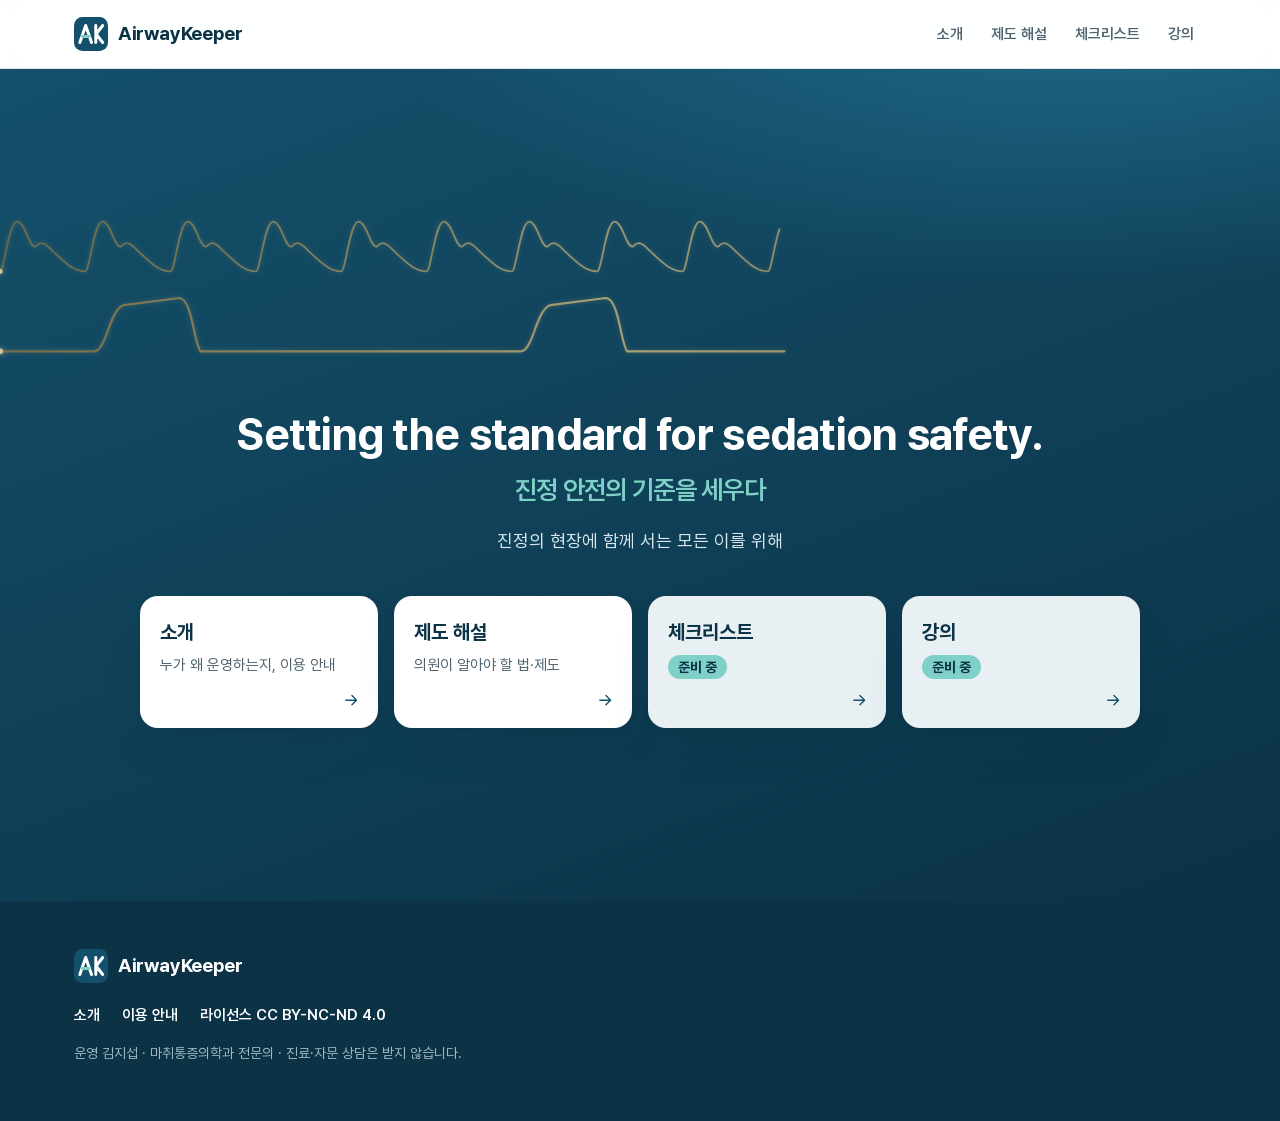
==== index.html @ 651c25e5 "대문 파형을 금빛 한 장으로 문구 위에 두고 속도 1/4·호흡 파형 폭 2배·격자 제거 (원본 커밋 11b50cd) Co-Authored-By: Claude Sonnet 5.5 <" ====
<!doctype html>
<html lang="ko"><head><meta charset="utf-8">
<meta name="viewport" content="width=device-width,initial-scale=1">
<title>AirwayKeeper — 진정 안전의 기준을 세우다</title>
<meta name="description" content="진정·수면마취를 하는 의원의 의료진이 알아야 할 법·제도를 근거와 함께 정리해 무료로 열어 둡니다.">
<link rel="canonical" href="https://airwaykeeper.com/">
<link rel="stylesheet" href="assets/style.css">
<link rel="icon" href="assets/mark.svg" type="image/svg+xml">
</head><body>
<header class="top"><div class="wrap">
<a class="brand" href="index.html"><img src="assets/mark.svg" alt="" width="34" height="34">AirwayKeeper</a>
<nav class="nav" aria-label="주 메뉴"><a href="about.html">소개</a><a href="law.html">제도 해설</a><a href="checklist.html">체크리스트</a><a href="course.html">강의</a></nav>

</div></header>
<main class="home">
<section class="gate"><svg class="wf" viewBox="0 0 1440 180" preserveAspectRatio="xMidYMid slice" fill="none" stroke-linecap="round" stroke-linejoin="round" aria-hidden="true"><defs><linearGradient id="gw" gradientUnits="userSpaceOnUse" x1="0" y1="0" x2="1440" y2="0"><stop offset="0" stop-color="#9c7a3c"/><stop offset=".5" stop-color="#e6c982"/><stop offset="1" stop-color="#a98445"/></linearGradient></defs><path class="sweep p1" d="M0 78C4.8 78 9.6 22 19.2 22C28.8 22 32.6 52.8 40.3 50C44.2 45.5 48 44.4 53.8 50C72 66.8 81.6 78 96 78C100.8 78 105.6 22 115.2 22C124.8 22 128.6 52.8 136.3 50C140.2 45.5 144 44.4 149.8 50C168 66.8 177.6 78 192 78C196.8 78 201.6 22 211.2 22C220.8 22 224.6 52.8 232.3 50C236.2 45.5 240 44.4 245.8 50C264 66.8 273.6 78 288 78C292.8 78 297.6 22 307.2 22C316.8 22 320.6 52.8 328.3 50C332.2 45.5 336 44.4 341.8 50C360 66.8 369.6 78 384 78C388.8 78 393.6 22 403.2 22C412.8 22 416.6 52.8 424.3 50C428.2 45.5 432 44.4 437.8 50C456 66.8 465.6 78 480 78C484.8 78 489.6 22 499.2 22C508.8 22 512.6 52.8 520.3 50C524.2 45.5 528 44.4 533.8 50C552 66.8 561.6 78 576 78C580.8 78 585.6 22 595.2 22C604.8 22 608.6 52.8 616.3 50C620.2 45.5 624 44.4 629.8 50C648 66.8 657.6 78 672 78C676.8 78 681.6 22 691.2 22C700.8 22 704.6 52.8 712.3 50C716.2 45.5 720 44.4 725.8 50C744 66.8 753.6 78 768 78C772.8 78 777.6 22 787.2 22C796.8 22 800.6 52.8 808.3 50C812.2 45.5 816 44.4 821.8 50C840 66.8 849.6 78 864 78C868.8 78 873.6 22 883.2 22C892.8 22 896.6 52.8 904.3 50C908.2 45.5 912 44.4 917.8 50C936 66.8 945.6 78 960 78C964.8 78 969.6 22 979.2 22C988.8 22 992.6 52.8 1000.3 50C1004.2 45.5 1008 44.4 1013.8 50C1032 66.8 1041.6 78 1056 78C1060.8 78 1065.6 22 1075.2 22C1084.8 22 1088.6 52.8 1096.3 50C1100.2 45.5 1104 44.4 1109.8 50C1128 66.8 1137.6 78 1152 78C1156.8 78 1161.6 22 1171.2 22C1180.8 22 1184.6 52.8 1192.3 50C1196.2 45.5 1200 44.4 1205.8 50C1224 66.8 1233.6 78 1248 78C1252.8 78 1257.6 22 1267.2 22C1276.8 22 1280.6 52.8 1288.3 50C1292.2 45.5 1296 44.4 1301.8 50C1320 66.8 1329.6 78 1344 78C1348.8 78 1353.6 22 1363.2 22C1372.8 22 1376.6 52.8 1384.3 50C1388.2 45.5 1392 44.4 1397.8 50C1416 66.8 1425.6 78 1440 78" pathLength="100" stroke="url(#gw)" stroke-width="2"/><path class="sweep p2" d="M0 168H105.6C120 168 122.4 122 139.2 116L201.6 108C216 108 218.4 160 225.6 168H480H585.6C600 168 602.4 122 619.2 116L681.6 108C696 108 698.4 160 705.6 168H960H1065.6C1080 168 1082.4 122 1099.2 116L1161.6 108C1176 108 1178.4 160 1185.6 168H1440" pathLength="100" stroke="url(#gw)" stroke-width="2.4"/><circle class="dot d1" r="3" stroke="none" style="offset-path:path('M0 78C4.8 78 9.6 22 19.2 22C28.8 22 32.6 52.8 40.3 50C44.2 45.5 48 44.4 53.8 50C72 66.8 81.6 78 96 78C100.8 78 105.6 22 115.2 22C124.8 22 128.6 52.8 136.3 50C140.2 45.5 144 44.4 149.8 50C168 66.8 177.6 78 192 78C196.8 78 201.6 22 211.2 22C220.8 22 224.6 52.8 232.3 50C236.2 45.5 240 44.4 245.8 50C264 66.8 273.6 78 288 78C292.8 78 297.6 22 307.2 22C316.8 22 320.6 52.8 328.3 50C332.2 45.5 336 44.4 341.8 50C360 66.8 369.6 78 384 78C388.8 78 393.6 22 403.2 22C412.8 22 416.6 52.8 424.3 50C428.2 45.5 432 44.4 437.8 50C456 66.8 465.6 78 480 78C484.8 78 489.6 22 499.2 22C508.8 22 512.6 52.8 520.3 50C524.2 45.5 528 44.4 533.8 50C552 66.8 561.6 78 576 78C580.8 78 585.6 22 595.2 22C604.8 22 608.6 52.8 616.3 50C620.2 45.5 624 44.4 629.8 50C648 66.8 657.6 78 672 78C676.8 78 681.6 22 691.2 22C700.8 22 704.6 52.8 712.3 50C716.2 45.5 720 44.4 725.8 50C744 66.8 753.6 78 768 78C772.8 78 777.6 22 787.2 22C796.8 22 800.6 52.8 808.3 50C812.2 45.5 816 44.4 821.8 50C840 66.8 849.6 78 864 78C868.8 78 873.6 22 883.2 22C892.8 22 896.6 52.8 904.3 50C908.2 45.5 912 44.4 917.8 50C936 66.8 945.6 78 960 78C964.8 78 969.6 22 979.2 22C988.8 22 992.6 52.8 1000.3 50C1004.2 45.5 1008 44.4 1013.8 50C1032 66.8 1041.6 78 1056 78C1060.8 78 1065.6 22 1075.2 22C1084.8 22 1088.6 52.8 1096.3 50C1100.2 45.5 1104 44.4 1109.8 50C1128 66.8 1137.6 78 1152 78C1156.8 78 1161.6 22 1171.2 22C1180.8 22 1184.6 52.8 1192.3 50C1196.2 45.5 1200 44.4 1205.8 50C1224 66.8 1233.6 78 1248 78C1252.8 78 1257.6 22 1267.2 22C1276.8 22 1280.6 52.8 1288.3 50C1292.2 45.5 1296 44.4 1301.8 50C1320 66.8 1329.6 78 1344 78C1348.8 78 1353.6 22 1363.2 22C1372.8 22 1376.6 52.8 1384.3 50C1388.2 45.5 1392 44.4 1397.8 50C1416 66.8 1425.6 78 1440 78')"/><circle class="dot d2" r="3.4" stroke="none" style="offset-path:path('M0 168H105.6C120 168 122.4 122 139.2 116L201.6 108C216 108 218.4 160 225.6 168H480H585.6C600 168 602.4 122 619.2 116L681.6 108C696 108 698.4 160 705.6 168H960H1065.6C1080 168 1082.4 122 1099.2 116L1161.6 108C1176 108 1178.4 160 1185.6 168H1440')"/></svg><div class="wrap">
<h1><span class="en">Setting the standard for sedation safety.</span><span class="ko">진정 안전의 기준을 세우다</span></h1>
<p class="lead">진정의 현장에 함께 서는 모든 이를 위해</p>
<ul class="tabs" aria-label="사이트 메뉴"><li><a class="tab" href="about.html"><span class="tn">소개</span><span class="td">누가 왜 운영하는지, 이용 안내</span><span class="ic"><svg viewBox="0 0 24 24" aria-hidden="true"><path d="M5 12h14M13 6l6 6-6 6"/></svg></span></a></li><li><a class="tab" href="law.html"><span class="tn">제도 해설</span><span class="td">의원이 알아야 할 법·제도</span><span class="ic"><svg viewBox="0 0 24 24" aria-hidden="true"><path d="M5 12h14M13 6l6 6-6 6"/></svg></span></a></li><li><a class="tab soon" href="checklist.html"><span class="tn">체크리스트</span><span class="td">준비 중</span><span class="ic"><svg viewBox="0 0 24 24" aria-hidden="true"><path d="M5 12h14M13 6l6 6-6 6"/></svg></span></a></li><li><a class="tab soon" href="course.html"><span class="tn">강의</span><span class="td">준비 중</span><span class="ic"><svg viewBox="0 0 24 24" aria-hidden="true"><path d="M5 12h14M13 6l6 6-6 6"/></svg></span></a></li></ul>
</div></section></main>
<footer class="foot"><div class="wrap">
<a class="brand" href="index.html"><img src="assets/mark.svg" alt="" width="34" height="34">AirwayKeeper</a>
<p class="links"><a href="about.html">소개</a><a href="guide.html">이용 안내</a><a href="guide.html#license">라이선스 CC BY-NC-ND 4.0</a></p>
<p class="small">운영 김지섭 · 마취통증의학과 전문의 · 진료·자문 상담은 받지 않습니다.</p>
</div></footer>
<script src="assets/site.js"></script>
</body></html>
---- assets/style.css ----
/* AirwayKeeper 사이트 스타일. 2026-11-19 시안 03(Academy)을 옮겼다.
   남색 #14506b와 민트 #7fd1c7 브랜드 색, 흰 카드와 부드러운 그림자. 외부 자원 없음. */
@font-face{font-family:"Pretendard";font-weight:400;font-style:normal;font-display:swap;src:url("Pretendard-Regular.woff2") format("woff2")}
@font-face{font-family:"Pretendard";font-weight:600;font-style:normal;font-display:swap;src:url("Pretendard-SemiBold.woff2") format("woff2")}
@font-face{font-family:"Pretendard";font-weight:700;font-style:normal;font-display:swap;src:url("Pretendard-Bold.woff2") format("woff2")}

:root{
  --navy:#14506b; --navy-900:#0b3245; --navy-50:#eef4f7;
  --mint:#7fd1c7; --mint-100:#e2f4f1; --mint-700:#1c7268;
  --ink:#152630; --body:#1b2b34; --muted:#4f6470; --line:#dfe7eb; --bg:#f4f7f9; --card:#fff;
  --r:18px;
  --sh:0 1px 2px rgba(14,44,58,.05),0 10px 30px -8px rgba(14,44,58,.12);
  --sh-lg:0 2px 4px rgba(14,44,58,.05),0 24px 48px -16px rgba(14,44,58,.22);
}
*{box-sizing:border-box}
html{-webkit-text-size-adjust:100%;scroll-behavior:smooth}
body{margin:0;font-family:"Pretendard",-apple-system,BlinkMacSystemFont,"Apple SD Gothic Neo","Malgun Gothic",sans-serif;
  font-size:16px;line-height:1.65;color:var(--ink);background:var(--bg);word-break:keep-all;overflow-wrap:break-word}
a{color:inherit}
img,svg{display:block;max-width:100%}
h1,h2,h3,h4{line-height:1.3;margin:0;letter-spacing:-.01em;text-wrap:balance}
p{margin:0}
.wrap{max-width:1180px;margin:0 auto;padding:0 24px}
main.wrap{padding-bottom:8px}
.ic{display:inline-flex;width:1.15em;height:1.15em;flex:none}
.ic svg{width:100%;height:100%;fill:none;stroke:currentColor;stroke-width:1.8;stroke-linecap:round;stroke-linejoin:round}

.draft{background:#fff4d6;color:#6b4b00;text-align:center;font-size:14px;font-weight:600;padding:6px 16px}

/* 머리글 */
.top{position:sticky;top:0;z-index:20;background:rgba(255,255,255,.9);backdrop-filter:saturate(1.4) blur(12px);
  -webkit-backdrop-filter:saturate(1.4) blur(12px);border-bottom:1px solid var(--line)}
.top .wrap{display:flex;align-items:center;gap:28px;height:68px}
.brand{display:flex;align-items:center;gap:10px;text-decoration:none;font-weight:700;font-size:19px;color:var(--navy-900);letter-spacing:-.02em}
.brand img{width:34px;height:34px}
.nav{display:flex;gap:4px;margin-left:auto}
.nav a{text-decoration:none;color:var(--muted);font-weight:600;font-size:15px;padding:8px 12px;border-radius:10px;white-space:nowrap}
.nav a:hover,.nav a[aria-current]{color:var(--navy);background:var(--navy-50)}

.btn{display:inline-flex;align-items:center;justify-content:center;gap:8px;text-decoration:none;font-weight:600;font-size:16px;
  border-radius:12px;padding:12px 20px;border:1px solid transparent;cursor:pointer;font-family:inherit;line-height:1.3;white-space:nowrap}
.btn .ic{width:18px;height:18px}
.btn-primary{background:var(--navy);color:#fff;box-shadow:0 6px 16px -6px rgba(20,80,107,.6)}
.btn-primary:hover{background:var(--navy-900)}
.btn-mint{background:var(--mint);color:var(--navy-900)}
.btn-ghost{background:#fff;color:var(--navy);border-color:var(--line)}
.btn-ghost:hover{border-color:var(--navy)}
.btn-line{background:transparent;color:#fff;border-color:rgba(255,255,255,.35)}
.btn-sm{padding:8px 14px;font-size:15px;border-radius:10px}
.top .btn{padding:9px 16px;font-size:15px}

.bar{height:8px;border-radius:99px;background:#e6edf0;overflow:hidden}
.bar>i{display:block;height:100%;border-radius:inherit;background:linear-gradient(90deg,var(--navy),#2a7f99)}
.meta{display:flex;flex-wrap:wrap;gap:6px 16px;color:var(--muted);font-size:15px}
.meta span{display:inline-flex;align-items:center;gap:6px}
.meta .ic{color:var(--mint-700)}
.meta a{color:var(--navy);font-weight:600}

/* 출처 라벨(build_pdf.prepare가 만든 span.src) */
.src{display:inline-block;font-size:.8em;font-weight:600;line-height:1.45;padding:1px 7px;margin:0 1px;border-radius:6px;vertical-align:.08em;
  white-space:normal;background:var(--navy-50);color:var(--navy);box-shadow:inset 0 0 0 1px #c8dbe4}
.src-p{background:var(--mint-100);color:var(--mint-700);box-shadow:inset 0 0 0 1px #b4e2db}
.src-u{background:#fff;color:#5b6770;box-shadow:inset 0 0 0 1px #b9c4ca;background-image:repeating-linear-gradient(135deg,transparent 0 5px,#f1f3f4 5px 7px)}
/* 뼈대 시안: 내용이 들어갈 자리. 바탕색에 따라 글자색을 물려받아 남색 바탕에서도 보인다. */
.slot{display:inline;padding:0 .35em;border-radius:6px;font-weight:600;opacity:.85;
  background:repeating-linear-gradient(135deg,rgba(127,150,160,.10) 0 6px,rgba(127,150,160,.22) 6px 12px);
  outline:1px dashed currentColor;outline-offset:-1px;-webkit-box-decoration-break:clone;box-decoration-break:clone}
.ph{border:1.5px dashed #a9c0cb;border-radius:14px;padding:16px 18px;background:#f8fbfc}
.ph .ph-k{display:block;font-size:13px;font-weight:700;letter-spacing:.04em;color:var(--mint-700);line-height:1.4}
.ph p{margin:2px 0 0;font-weight:600;font-size:16px;line-height:1.5;color:var(--navy-900)}
.ph i{display:block;height:8px;border-radius:4px;background:#e3eaee;margin-top:10px}
.ph i:last-child{width:60%}
.blank{display:inline-block;min-width:7em;border-bottom:1px solid var(--muted);height:1.1em;vertical-align:bottom}

footer.foot{margin-top:96px;background:var(--navy-900);color:#c9d9e0;padding:48px 0 56px;font-size:15px}
footer.foot .wrap{display:grid;gap:14px}
footer.foot .brand{color:#fff;margin-bottom:6px}
footer.foot p{max-width:860px}
footer.foot .small{color:#9fb8c3;font-size:14px}
footer.foot .links{display:flex;flex-wrap:wrap;gap:6px 22px;font-size:15px}
footer.foot .links a{color:#fff;text-decoration:none;font-weight:600}
footer.foot .links a:hover{text-decoration:underline;text-underline-offset:3px}
footer.foot .small a{color:#fff;text-decoration:underline;text-underline-offset:2px}


/* ---------- 대문(공개) ---------- */
.gate{position:relative;overflow:hidden;color:#fff;min-height:calc(100vh - 68px);display:flex;flex-direction:column;justify-content:center;align-items:stretch;
  background:radial-gradient(1200px 500px at 85% -10%,#1f6a8a 0,transparent 60%),linear-gradient(160deg,var(--navy) 0,var(--navy-900) 100%)}
.gate .wf{display:block;flex:none;width:100%;height:160px;margin-top:8px;pointer-events:none}
.wf .p1{opacity:.62;filter:drop-shadow(0 0 3px rgba(230,201,130,.35))}.wf .p2{opacity:.7;filter:drop-shadow(0 0 3px rgba(230,201,130,.35))}
/* 훑으며 그려지는 선: 머리가 끝에 닿은 뒤 꼬리가 지워진다(32초 루프). 빛점은 머리를 따라간다. */
.sweep{stroke-dasharray:62 100;animation:sw 32s linear infinite;animation-delay:-14s}
@keyframes sw{from{stroke-dashoffset:62}to{stroke-dashoffset:-100}}
.dot{offset-distance:0%;animation:mv 32s linear infinite;animation-delay:-14s;opacity:.8;fill:#f3dfaa;filter:drop-shadow(0 0 4px rgba(243,223,170,.7))}
@keyframes mv{0%{offset-distance:0%;opacity:.8}61.7%{offset-distance:100%;opacity:.8}62.5%,100%{offset-distance:100%;opacity:0}}
@media (max-width:720px){.gate .wf{height:112px}}
@media (prefers-reduced-motion:reduce){.wf *{animation:none!important}.sweep{stroke-dasharray:none}.dot{display:none}}
.gate .wrap{position:relative;width:100%;box-sizing:border-box;padding-top:48px;padding-bottom:48px;text-align:center}
.gate h1{margin:0 auto;font-weight:700;letter-spacing:-.03em;line-height:1.15}
.gate h1 .en{display:block;font-size:44px;color:#fff}
.gate h1 .ko{display:block;margin-top:14px;font-size:26px;font-weight:600;color:var(--mint)}
.gate .lead{margin:22px auto 0;max-width:34em;font-size:18px;line-height:1.6;color:#d9e7ed}
.tabs{list-style:none;margin:40px auto 0;padding:0;display:grid;grid-template-columns:repeat(4,minmax(0,1fr));gap:16px;max-width:1000px;text-align:left}
.tab{display:flex;flex-direction:column;gap:6px;height:100%;min-height:132px;padding:20px;border-radius:var(--r);background:#fff;color:var(--ink);
  text-decoration:none;box-shadow:var(--sh-lg);position:relative}
.tab:hover{box-shadow:0 0 0 3px var(--mint),var(--sh-lg)}
.tab .tn{font-size:20px;font-weight:700;color:var(--navy-900)}
.tab .td{font-size:15px;color:var(--muted);line-height:1.45}
.tab .ic{position:absolute;right:18px;bottom:18px;color:var(--navy)}
.tab.soon{background:#e9f0f3}
.tab.soon .td{display:inline-block;align-self:flex-start;font-weight:700;font-size:14px;color:var(--navy-900);background:var(--mint);padding:2px 10px;border-radius:99px}
.tab:focus-visible{outline:3px solid var(--mint);outline-offset:3px}
body:has(.gate) footer.foot{margin-top:0}
@media (max-width:820px){.tabs{grid-template-columns:repeat(2,minmax(0,1fr))}.gate h1 .en{font-size:34px}}
@media (max-width:480px){.gate .wrap{padding-top:28px;padding-bottom:28px}.gate h1 .en{font-size:27px}.gate h1 .ko{font-size:20px;margin-top:10px}
  .gate .lead{font-size:16px;margin-top:14px}.tabs{margin-top:24px;gap:10px}.tab{min-height:104px;padding:14px}.tab .tn{font-size:18px}.tab .td{font-size:13.5px}.tab .ic{display:none}}

/* ---------- 첫 화면 ---------- */
.hero{position:relative;overflow:hidden;background:radial-gradient(1200px 500px at 85% -10%,#1f6a8a 0,transparent 60%),linear-gradient(160deg,var(--navy) 0,var(--navy-900) 100%);color:#fff}
.hero .deco{position:absolute;right:-120px;top:-60px;width:640px;opacity:.16;pointer-events:none}
.hero .wrap{position:relative;display:grid;grid-template-columns:minmax(0,1.25fr) minmax(0,.9fr);gap:56px;align-items:center;padding-top:76px;padding-bottom:88px}
.eyebrow{display:inline-flex;align-items:center;gap:8px;font-size:14px;font-weight:600;letter-spacing:.02em;color:var(--mint);
  background:rgba(127,209,199,.12);border:1px solid rgba(127,209,199,.3);padding:5px 12px;border-radius:99px}
.hero h1{font-size:56px;font-weight:700;letter-spacing:-.03em;line-height:1.08;margin:22px 0}
.hero h1 em{font-style:normal;color:var(--mint)}
.hero .lead{font-size:19px;line-height:1.65;color:#d9e7ed;max-width:34em}
.hero .scope{margin-top:10px;font-size:16px;color:#a9c3ce}
.hero .cta{display:flex;flex-wrap:wrap;gap:12px;margin-top:32px}
.stats{display:grid;grid-template-columns:repeat(4,minmax(0,1fr));gap:1px;margin-top:44px;border-radius:16px;overflow:hidden;background:rgba(255,255,255,.12);max-width:600px}
.stats div{background:rgba(9,40,55,.45);padding:14px 16px}
.stats b{display:block;font-size:26px;font-weight:700;letter-spacing:-.02em;color:#fff}
.stats b small{font-size:16px}
.stats span{font-size:14px;color:#a9c3ce}

.start{background:#fff;color:var(--ink);border-radius:24px;padding:28px;box-shadow:var(--sh-lg)}
.start h2{font-size:15px;font-weight:600;color:var(--muted)}
.next{display:block;text-decoration:none;border-radius:16px;background:var(--navy-50);padding:16px 18px;border:1px solid #d5e4ea;margin-top:14px}
.next:hover{border-color:var(--navy)}
.next .k{font-size:14px;font-weight:600;color:var(--mint-700)}
.next .t{display:block;font-weight:700;font-size:18px;margin:2px 0 8px;color:var(--navy-900)}
.who{list-style:none;margin:14px 0 0;padding:0;display:grid;gap:2px}
.who a{display:flex;align-items:center;gap:12px;justify-content:space-between;text-decoration:none;padding:10px 6px;border-bottom:1px dashed #e3eaee;font-weight:600;color:var(--navy-900)}
.who li:last-child a{border-bottom:0}
.who a:hover{color:var(--navy)}
.who small{display:block;font-weight:400;font-size:14px;color:var(--muted)}
.who .ic{color:var(--navy)}
.start .note{margin-top:14px;font-size:14px;color:var(--muted);display:flex;gap:8px;align-items:flex-start}
.start .note .ic{color:var(--mint-700);margin-top:2px}

section.sec{padding-top:96px;scroll-margin-top:110px}
.sec-head{display:flex;align-items:flex-end;justify-content:space-between;gap:24px;margin-bottom:32px}
.sec-head .k{font-size:14px;font-weight:700;letter-spacing:.06em;color:var(--mint-700)}
.sec-head h2{font-size:34px;font-weight:700;letter-spacing:-.025em;margin-top:6px;color:var(--navy-900)}
.sec-head p{color:var(--muted);margin-top:8px;max-width:40em}

/* 장 카드 */
.grid-ch{display:grid;grid-template-columns:repeat(3,minmax(0,1fr));gap:20px}
.ch{position:relative;display:flex;flex-direction:column;background:var(--card);border-radius:var(--r);box-shadow:var(--sh);padding:24px;border:1px solid transparent;transition:box-shadow .2s,transform .2s}
.ch:hover{box-shadow:var(--sh-lg);transform:translateY(-2px)}
.ch-top{display:flex;align-items:center;justify-content:space-between;gap:8px}
.ch-no{display:inline-grid;place-items:center;min-width:44px;height:44px;padding:0 10px;border-radius:13px;background:var(--navy-50);color:var(--navy);font-weight:700;font-size:16px;text-decoration:none}
.ch h3{font-size:20px;font-weight:700;margin:16px 0 8px;color:var(--navy-900)}
.ch h3 a{text-decoration:none}
.ch h3 a:hover{text-decoration:underline}
.ch .pt{color:var(--muted);font-size:16px;display:-webkit-box;-webkit-line-clamp:3;-webkit-box-orient:vertical;overflow:hidden}
.ch>.meta{margin-top:auto;padding-top:18px}
.ch details{margin-top:14px;border-top:1px solid var(--line);padding-top:10px}
.ch summary{cursor:pointer;list-style:none;font-weight:600;font-size:15px;color:var(--navy);display:flex;align-items:center;justify-content:space-between;padding:4px 0}
.ch summary::-webkit-details-marker{display:none}
.ch summary::after{content:"";width:9px;height:9px;border-right:2px solid currentColor;border-bottom:2px solid currentColor;transform:rotate(45deg) translateY(-3px);transition:transform .2s}
.ch details[open] summary::after{transform:rotate(-135deg) translateY(-1px)}
.ch.is-app{grid-column:1/-1;background:linear-gradient(120deg,#fff 0,#f1faf8 100%)}
.ch.is-app .ch-no{background:var(--mint-100);color:var(--mint-700)}
.ls{list-style:none;margin:8px 0 0;padding:0}
.ls li{display:flex;align-items:center;gap:10px;padding:7px 0;font-size:15px;border-bottom:1px dashed #e8eef1}
.ls li:last-child{border-bottom:0}
.ls .st{flex:none;width:22px;height:22px;border-radius:50%;border:1.5px solid #c3d2d9;display:grid;place-items:center;font-size:12px;font-weight:700;color:var(--muted)}
.ls a{text-decoration:none;font-weight:600;color:var(--navy);min-width:0}
.ls a:hover{text-decoration:underline}
.ls .m{margin-left:auto;color:var(--muted);font-size:14px;white-space:nowrap;padding-left:8px}
.ch.is-app .ls{display:grid;grid-template-columns:repeat(2,minmax(0,1fr));column-gap:28px}
.ch.is-app .ls li:nth-last-child(2){border-bottom:0}

/* 트랙 */
.grid-tr{display:grid;grid-template-columns:repeat(2,minmax(0,1fr));gap:20px}
.tr{background:var(--card);border-radius:var(--r);box-shadow:var(--sh);padding:28px;display:flex;flex-direction:column;scroll-margin-top:110px}
.tr:target{box-shadow:0 0 0 3px rgba(127,209,199,.6),var(--sh)}
.tr-head{display:flex;gap:14px;align-items:flex-start}
.tr-ic{flex:none;width:48px;height:48px;border-radius:14px;background:linear-gradient(150deg,var(--navy),#22708f);color:#fff;display:grid;place-items:center}
.tr-ic .ic{width:24px;height:24px}
.tr .k{font-size:14px;font-weight:600;color:var(--mint-700)}
.tr h3{font-size:20px;font-weight:700;color:var(--navy-900);margin-top:2px}
.path{list-style:none;margin:28px 0 8px;padding:0;display:flex;align-items:flex-start}
.path li{position:relative;flex:1 1 0;min-width:0;text-align:center;padding:0 4px}
.path li::before{content:"";position:absolute;top:21px;left:-50%;width:100%;height:3px;background:var(--navy);z-index:0}
.path li:first-child::before{display:none}
.path li.later::before{background:repeating-linear-gradient(90deg,#9cc9c2 0 6px,transparent 6px 11px)}
.path .dot{position:relative;z-index:1;margin:0 auto;width:44px;height:44px;border-radius:50%;display:grid;place-items:center;font-weight:700;font-size:15px;background:var(--navy);color:#fff;box-shadow:0 0 0 5px #fff;text-decoration:none}
.path .later .dot{background:#fff;color:var(--mint-700);border:2.5px solid var(--mint)}
.path .lb{display:block;margin-top:10px;font-size:14px;line-height:1.4;color:var(--ink);font-weight:600}
.path .lb small{display:block;font-weight:400;color:var(--muted);font-size:13px}
.legend{display:flex;gap:16px;flex-wrap:wrap;font-size:14px;color:var(--muted);margin-top:14px}
.legend span{display:inline-flex;align-items:center;gap:6px}
.legend i{width:12px;height:12px;border-radius:50%;background:var(--navy)}
.legend i.l{background:#fff;border:2px solid var(--mint)}
.tr-foot{display:flex;align-items:center;justify-content:space-between;gap:12px;margin-top:auto;padding-top:20px;border-top:1px solid var(--line);flex-wrap:wrap}

/* 자료실 카드 */
.grid-fm{display:grid;grid-template-columns:repeat(4,minmax(0,1fr));gap:18px}
.fm{background:var(--card);border-radius:var(--r);box-shadow:var(--sh);padding:22px;display:flex;flex-direction:column;gap:12px}
.sheet{position:relative;height:118px;border-radius:12px;background:linear-gradient(180deg,var(--navy-50),#f8fbfc);border:1px solid #dde9ee;overflow:hidden}
.sheet .pg{position:absolute;left:50%;top:16px;transform:translateX(-50%);width:84px;height:110px;background:#fff;border-radius:6px;box-shadow:0 6px 18px -6px rgba(14,44,58,.3);padding:12px 10px}
.sheet .pg b{display:grid;place-items:center;width:28px;height:28px;border-radius:8px;background:var(--navy);color:#fff;font-size:15px}
.sheet .pg i{display:block;height:4px;border-radius:2px;background:#e3eaee;margin-top:8px}
.sheet .pg i:nth-of-type(2){width:70%}
.sheet .pg i:nth-of-type(3){background:var(--mint-100)}
.fm h3{font-size:17px;font-weight:700;color:var(--navy-900);line-height:1.4}
.fm h3 a{text-decoration:none}
.fm h3 a:hover{text-decoration:underline}
.fm .meta{font-size:14px;flex-direction:column;gap:4px}
.fm .meta span{align-items:flex-start}
.fm .meta .ic{margin-top:3px}
.fm .acts{display:flex;gap:8px;margin-top:auto}
.fm .acts .btn{flex:1;padding:9px 10px;font-size:15px}

/* 원칙·소개 패널 */
.grid-pr{display:grid;grid-template-columns:minmax(0,1.1fr) minmax(0,1fr);gap:20px}
.panel{background:var(--card);border-radius:var(--r);box-shadow:var(--sh);padding:32px}
.panel h3{font-size:22px;font-weight:700;color:var(--navy-900);margin-bottom:6px}
.panel>p{color:var(--muted)}
.panel>.btn{margin-top:18px}
.lg{list-style:none;padding:0;margin:22px 0 0;display:grid;gap:12px}
.lg li{display:grid;grid-template-columns:96px 1fr;gap:14px;align-items:center;padding:14px 16px;border-radius:14px;background:#f7fafb;border:1px solid var(--line)}
.lg .src{justify-self:start;font-size:15px;padding:4px 12px}
.base{margin-top:18px;display:flex;align-items:center;gap:14px;padding:16px 18px;border-radius:14px;background:var(--navy);color:#fff}
.base .ic{width:28px;height:28px;color:var(--mint)}
.base small{display:block;color:#b9d2dc;font-size:14px}
.base b{font-size:20px}
.nos{list-style:none;padding:0;margin:22px 0 0;display:grid;grid-template-columns:repeat(3,minmax(0,1fr));gap:12px}
.nos li{display:flex;flex-direction:column;align-items:center;text-align:center;padding:20px 10px;border-radius:14px;background:var(--mint-100);color:var(--navy-900);font-weight:700}
.nos .ic{width:34px;height:34px;margin:0 auto 10px;color:var(--mint-700)}
.np{margin-top:18px;padding:16px 18px;border-radius:14px;border:1px dashed #a9d7cf;background:#fbfefd}

.about{display:grid;grid-template-columns:repeat(2,minmax(0,1fr));gap:20px}
.op{display:flex;gap:20px;align-items:center}
.op img{width:72px;height:72px;border-radius:20px;flex:none;box-shadow:var(--sh)}
.op h3{font-size:24px;margin:0}
.op .role{color:var(--mint-700);font-weight:600;margin-top:2px}
.op-note{margin-top:16px;color:var(--muted)}
.facts{margin:20px 0 0;display:grid;gap:10px}
.facts div{display:grid;grid-template-columns:84px 1fr;gap:12px}
.facts dt{font-weight:600;color:var(--muted);font-size:15px}
.facts dd{margin:0}
.plain{margin:16px 0 0;padding-left:1.2em;display:grid;gap:6px}
.notice{background:#fff;border-radius:var(--r);padding:32px;border:1px solid var(--line);border-left:5px solid var(--navy)}
.notice h3{font-size:18px;font-weight:700;margin-bottom:10px;color:var(--navy-900)}
.notice p+p{margin-top:12px;color:var(--muted)}

/* ---------- 장·강의 화면 ---------- */
.crumb{display:flex;flex-wrap:wrap;align-items:center;gap:6px;font-size:15px;color:var(--muted);margin:32px 0 0}
.crumb a{text-decoration:none;color:var(--navy);font-weight:600}
.crumb .sep{color:#9ab0ba}
.lhead{display:grid;grid-template-columns:minmax(0,1fr) auto;gap:24px;align-items:end;margin:16px 0 28px}
.lhead .no{display:inline-block;font-weight:700;color:var(--mint-700);font-size:16px;margin-bottom:6px}
.lhead h1{font-size:40px;font-weight:700;letter-spacing:-.03em;color:var(--navy-900)}
.lhead .meta{margin-top:12px}
.chprog{min-width:240px;background:#fff;border-radius:14px;box-shadow:var(--sh);padding:14px 16px}
.chprog .t{display:flex;justify-content:space-between;gap:12px;font-size:14px;font-weight:600;color:var(--muted);margin-bottom:8px}

.layout{display:grid;grid-template-columns:300px minmax(0,1fr);gap:32px;align-items:start}
.layout>*{min-width:0}
.side{position:sticky;top:92px;max-height:calc(100vh - 110px);overflow:auto;background:#fff;border-radius:var(--r);box-shadow:var(--sh);padding:20px}
.side h2{font-size:14px;font-weight:700;color:var(--mint-700);letter-spacing:.04em}
.side h3{font-size:18px;color:var(--navy-900);margin:4px 0}
.side h3 a{text-decoration:none}
.side .meta{font-size:14px;margin-bottom:14px}
.side summary{list-style:none;cursor:default}
.side summary::-webkit-details-marker{display:none}
.toc{list-style:none;margin:8px 0 0;padding:0}
.toc li a{display:flex;gap:12px;align-items:flex-start;text-decoration:none;padding:10px;border-radius:12px;font-size:15px;line-height:1.45;color:var(--ink)}
.toc li a:hover{background:var(--navy-50)}
.toc .st{flex:none;margin-top:1px;min-width:22px;height:22px;padding:0 4px;border-radius:99px;border:1.5px solid #c3d2d9;display:grid;place-items:center;font-size:12px;font-weight:700;color:var(--muted)}
.toc .cur a{background:var(--navy);color:#fff}
.toc .cur .st{border-color:var(--mint);background:var(--mint);color:var(--navy-900)}
.toc .cur .m{color:#bcd5df}
.toc .m{display:block;font-size:13px;color:var(--muted);margin-top:1px}
.side .back{display:flex;align-items:center;gap:6px;margin-top:14px;padding-top:14px;border-top:1px solid var(--line);text-decoration:none;font-weight:600;color:var(--navy);font-size:15px}

.article{background:#fff;border-radius:22px;box-shadow:var(--sh);padding:48px 56px}
.prose{font-size:17px;line-height:1.8;color:var(--body)}
.prose>*+*{margin-top:1.1em}
.prose h2{font-size:26px;font-weight:700;color:var(--navy-900);margin-top:1.6em;scroll-margin-top:90px}
.prose h3{font-size:21px;font-weight:700;color:var(--navy-900);margin-top:1.8em;scroll-margin-top:90px}
.prose h4{font-size:18px;font-weight:700;color:var(--navy-900);margin-top:1.5em}
.prose>:first-child{margin-top:0}
.prose strong{font-weight:700;color:var(--navy-900)}
.prose em{font-style:normal;background:linear-gradient(transparent 62%,var(--mint-100) 62%);font-weight:600}
.prose ul,.prose ol{padding-left:1.4em}
.prose li+li{margin-top:.35em}
.prose a{color:var(--navy)}
.prose blockquote{margin:0;padding:18px 22px;border-radius:14px;background:var(--navy-50);border-left:4px solid var(--navy)}
.prose blockquote>*+*{margin-top:.7em}
.prose blockquote.point{padding:22px 26px;border-radius:16px;background:linear-gradient(135deg,var(--navy-50),#f3faf9);border:1px solid #d7e6ec}
.prose blockquote.point>p:first-child strong{color:var(--mint-700);font-size:15px;letter-spacing:.02em}
.prose blockquote.point ul{margin:10px 0 0;padding:0;list-style:none}
.prose blockquote.point li{position:relative;padding-left:26px;margin-top:8px;font-size:16px;line-height:1.7}
.prose blockquote.point li::before{content:"";position:absolute;left:2px;top:.55em;width:12px;height:7px;border-left:2.5px solid var(--mint-700);border-bottom:2.5px solid var(--mint-700);transform:rotate(-45deg)}
.table-wrap{overflow-x:auto;-webkit-overflow-scrolling:touch;border:1px solid var(--line);border-radius:14px;max-width:100%}
.prose table{border-collapse:collapse;width:100%;font-size:16px;line-height:1.55}
.prose th,.prose td{padding:12px 14px;text-align:left;vertical-align:top;border-bottom:1px solid var(--line);min-width:120px}
.prose thead th{background:var(--navy);color:#fff;font-weight:600;border-bottom:0}
.prose tbody td:first-child{font-weight:700;color:var(--navy);background:var(--navy-50)}
.prose tbody tr:last-child td{border-bottom:0}
.prose th:first-child,.prose td:first-child{min-width:88px}

.list-h{font-size:20px;font-weight:700;color:var(--navy-900);margin-top:40px}
.lessons{list-style:none;margin:14px 0 0;padding:0;display:grid;gap:8px}
.lessons a{display:flex;align-items:center;gap:14px;text-decoration:none;padding:14px 16px;border-radius:14px;border:1px solid var(--line);color:var(--navy-900);font-weight:600}
.lessons a:hover{border-color:var(--navy);background:var(--navy-50)}
.lessons .st{flex:none;width:30px;height:30px;border-radius:50%;background:var(--navy-50);color:var(--navy);display:grid;place-items:center;font-size:14px;font-weight:700}
.lessons .t{min-width:0}
.lessons .m{margin-left:auto;color:var(--muted);font-weight:400;font-size:14px;white-space:nowrap}
.lessons .ic{color:var(--navy)}

.refs{margin-top:40px;border-top:1px solid var(--line);padding-top:16px}
.refs summary{cursor:pointer;font-weight:700;color:var(--navy);font-size:16px}
.refs .prose{font-size:14.5px;line-height:1.65;color:var(--muted);margin-top:12px}
.refs .prose li+li{margin-top:.5em}

.pn{display:grid;grid-template-columns:1fr 1fr;gap:16px;margin-top:24px}
.pn a{display:block;text-decoration:none;background:#fff;border-radius:16px;box-shadow:var(--sh);padding:18px 20px;border:1px solid transparent}
.pn a:hover{border-color:var(--navy)}
.pn small{display:block;font-size:14px;color:var(--muted);font-weight:600}
.pn b{display:block;margin-top:4px;font-size:17px;color:var(--navy-900)}
.pn .nx{text-align:right;background:var(--navy)}
.pn .nx small{color:#b9d2dc}
.pn .nx b{color:#fff}
.rel{margin-top:32px;background:#fff;border-radius:var(--r);box-shadow:var(--sh);padding:24px}
.rel h2{font-size:18px;color:var(--navy-900)}
.rel>p{color:var(--muted);font-size:15px;margin-top:4px}
.rel ul{list-style:none;margin:14px 0 0;padding:0;display:grid;grid-template-columns:1fr 1fr;gap:12px}
.rel li a{display:flex;gap:14px;align-items:center;text-decoration:none;padding:14px;border-radius:14px;border:1px solid var(--line)}
.rel li a:hover{border-color:var(--navy);background:var(--navy-50)}
.rel .lt{flex:none;width:40px;height:40px;border-radius:11px;background:var(--navy);color:#fff;display:grid;place-items:center;font-weight:700}
.rel b{display:block;color:var(--navy-900);font-size:16px}
.rel small{color:var(--muted);font-size:14px}
.rel .go{margin-left:auto;color:var(--navy)}

/* ---------- 제도 해설 ---------- */
.grid-lw{display:grid;grid-template-columns:repeat(3,minmax(0,1fr));gap:20px}
.lw{display:flex;flex-direction:column;gap:10px;background:var(--card);border-radius:var(--r);box-shadow:var(--sh);padding:24px;border-top:4px solid var(--mint)}
.lw .k{font-size:13px;font-weight:700;letter-spacing:.04em;color:var(--mint-700)}
.lw h3{font-size:19px;font-weight:700;line-height:1.4;color:var(--navy-900)}
.lw h3 a{text-decoration:none}
.lw h3 a:hover{text-decoration:underline}
.lw .meta{margin-top:auto;font-size:14px}
.law-list .t{display:flex;flex-direction:column;gap:2px}
.law-list .m{margin-left:0;white-space:normal}
.side .toc-plain li a{padding:7px 10px}
.side-h{margin-top:18px!important;padding-top:14px;border-top:1px solid var(--line);font-size:16px!important}
.howto{padding:18px 22px;border-radius:14px;background:var(--navy-50);border-left:4px solid var(--navy);font-size:15.5px;line-height:1.7}
.howto>*+*{margin-top:.6em}
.howto ul{padding-left:1.2em}
.prose .end-h{padding-top:20px;border-top:1px solid var(--line)}
.prose #sources~.table-wrap,.prose #sources~p{font-size:14.5px;line-height:1.6}
.prose #sources~.table-wrap td{min-width:130px}
.prose #sources~.table-wrap td:first-child{min-width:56px}
.prose tr:target td{background:var(--mint-100)}
.tag{display:inline-block;padding:0 .4em;margin:0 .05em;border-radius:6px;font-size:.88em;font-weight:700;line-height:1.55;white-space:nowrap;background:#eef1f3;color:#3d4f59}
.tag-duty{background:#e3eef4;color:var(--navy-900)}
.tag-rec{background:#e5f3ef;color:#165c53}
.tag-sug{background:var(--mint-100);color:var(--mint-700)}
.tag-fact{background:#edf0f8;color:#2d3f6b}
.tag-est{background:#fbf1dc;color:#6b4b00}
.tag-press{background:#f3ecf6;color:#5a3768}
.tag-unk{background:#fbe8e6;color:#8a2a20}
.cite{font-size:.82em;white-space:nowrap;color:var(--muted)}
.cite a{color:var(--navy);text-decoration:none;font-weight:600}
.cite a:hover{text-decoration:underline}
.article.law .prose a[rel~="noreferrer"]{word-break:break-all}

/* ---------- 자료실·양식 ---------- */
.intro{max-width:46em;margin-bottom:28px}
.intro .note{font-size:15px;color:var(--muted)}
.fhead{display:flex;flex-wrap:wrap;align-items:center;justify-content:space-between;gap:12px 24px;margin:16px 0 20px}
.fhead>.meta{flex-direction:column;gap:4px}
.fhead>p{color:var(--muted);max-width:40em}
.form-sheet{background:#fff;border-radius:16px;box-shadow:var(--sh);padding:40px 48px;max-width:900px}
.form-sheet h2{margin-top:0;font-size:26px}
/* 양식 표는 손으로 적는 칸이라 첫 칸 강조를 빼고 줄 높이를 확보한다. */
.form-sheet tbody td:first-child{background:none;color:inherit;font-weight:inherit}
.form-sheet td{height:2.6em}
.credit{margin-top:28px;padding-top:10px;border-top:1px solid var(--line);color:var(--muted);font-size:13px}
.all-forms{display:grid;grid-template-columns:minmax(0,1fr);gap:28px}

@media (max-width:1040px){
  .hero .wrap{grid-template-columns:1fr;gap:40px}
  .grid-fm{grid-template-columns:repeat(2,minmax(0,1fr))}
  .grid-ch,.grid-lw{grid-template-columns:repeat(2,minmax(0,1fr))}
  .grid-pr,.about{grid-template-columns:1fr}
}
@media (max-width:980px){
  .layout{grid-template-columns:minmax(0,1fr)}
  .side{position:static;order:2;max-height:none}
  .side summary{cursor:pointer;display:flex;justify-content:space-between;align-items:center}
  .side summary::after{content:"";width:9px;height:9px;border-right:2px solid var(--navy);border-bottom:2px solid var(--navy);transform:rotate(45deg)}
  .side details[open] summary::after{transform:rotate(-135deg)}
  .article{padding:36px 32px}
}
@media (max-width:820px){
  .top .wrap{flex-wrap:wrap;height:auto;padding-top:10px;padding-bottom:0;row-gap:6px}
  .top .btn{margin-left:auto}
  .nav{order:3;width:100%;margin:0;overflow-x:auto;-webkit-overflow-scrolling:touch;scrollbar-width:none;padding-bottom:8px}
  .nav a{flex:none;padding:6px 11px}
  .ch.is-app .ls{grid-template-columns:1fr}
  .ch.is-app .ls li:nth-last-child(2){border-bottom:1px dashed #e8eef1}
}
@media (max-width:640px){
  .wrap{padding:0 16px}
  .top .wrap{gap:12px}
  .brand{font-size:17px}
  .brand img{width:30px;height:30px}
  .hero .wrap{padding-top:44px;padding-bottom:52px}
  .hero h1{font-size:38px}
  .hero .lead{font-size:17px}
  .hero .deco{width:420px;right:-200px}
  .stats{grid-template-columns:repeat(2,minmax(0,1fr))}
  .start{padding:22px}
  section.sec{padding-top:64px}
  .sec-head{flex-direction:column;align-items:flex-start;margin-bottom:22px}
  .sec-head h2{font-size:27px}
  .grid-ch,.grid-tr,.grid-fm,.grid-lw{grid-template-columns:1fr}
  .tr,.panel,.notice{padding:22px}
  .path{flex-direction:column;margin-top:20px}
  .path li{display:flex;align-items:center;gap:14px;text-align:left;padding:0 0 18px}
  .path li::before{top:-18px;left:20.5px;width:3px;height:40px}
  .path .dot{box-shadow:none;margin:0;flex:none}
  .path li.later::before{background:repeating-linear-gradient(180deg,#9cc9c2 0 6px,transparent 6px 11px)}
  .path li:first-child::before{display:none}
  .path .lb{margin:0;font-size:16px}
  .path .lb small{font-size:14px}
  .nos{grid-template-columns:1fr}
  .nos li{flex-direction:row;align-items:center;gap:12px;text-align:left;padding:14px 16px}
  .nos .ic{margin:0;width:26px;height:26px}
  .lg li{grid-template-columns:1fr;gap:6px}
  .fm .sheet{display:none}
  .crumb{margin-top:20px}
  .lhead{grid-template-columns:1fr;gap:16px;margin-bottom:20px}
  .lhead h1{font-size:30px}
  .lhead>.btn{justify-self:start}
  .chprog{min-width:0}
  .article{padding:24px 18px;border-radius:18px}
  .prose h3{font-size:20px}
  .prose blockquote,.prose blockquote.point{padding:18px 16px}
  .prose th,.prose td{min-width:110px;padding:10px 12px;font-size:15px}
  .pn{grid-template-columns:1fr}
  .rel ul{grid-template-columns:1fr}
  .form-sheet{padding:24px 18px}
  footer.foot{margin-top:64px}
}

/* 인쇄: 화면 장식을 빼고 본문·양식만 남긴다. 양식은 한 장씩 새 쪽에서 시작한다. */
@media print{
  @page{margin:10mm 12mm}
  body{background:#fff;font-size:10.5pt;line-height:1.5;color:#000}
  .draft,.top,.foot,.side,.crumb,.pn,.rel,.fhead,.lhead .chprog,.lhead>.btn,.list-h,.lessons{display:none!important}
  .layout{display:block}
  .article,.form-sheet{box-shadow:none;padding:0;border-radius:0;max-width:none}
  .prose{font-size:10.5pt;color:#000}
  .prose h2{break-after:avoid}
  .table-wrap{overflow:visible;border:0;border-radius:0}
  .prose th,.prose td{border:1px solid #888;min-width:0;padding:5px 7px}
  .form-sheet{font-size:9.5pt;line-height:1.35}
  .form-sheet>*+*{margin-top:.5em}
  .form-sheet h2{font-size:15pt}
  .form-sheet th,.form-sheet td{padding:3px 6px;height:auto}
  .form-sheet td:empty{height:1.7em}
  .prose thead th{background:#eee;color:#000}
  .prose tbody td:first-child{background:#f5f5f5;color:#000}
  tr{break-inside:avoid}
  .refs{display:block}
  .all-forms{display:block}
  .all-forms .form-sheet+.form-sheet{break-before:page}
  .src{box-shadow:none;border:1px solid #999;background:#fff;color:#000}
}
/* 근거 표기 설명(첫 화면·소개) */
.labels{list-style:none;padding-left:0;margin:12px 0}
.labels li{line-height:1.6;display:grid;grid-template-columns:auto 1fr;gap:.4em;align-items:baseline}
.panel>.labels+p{margin-top:0}
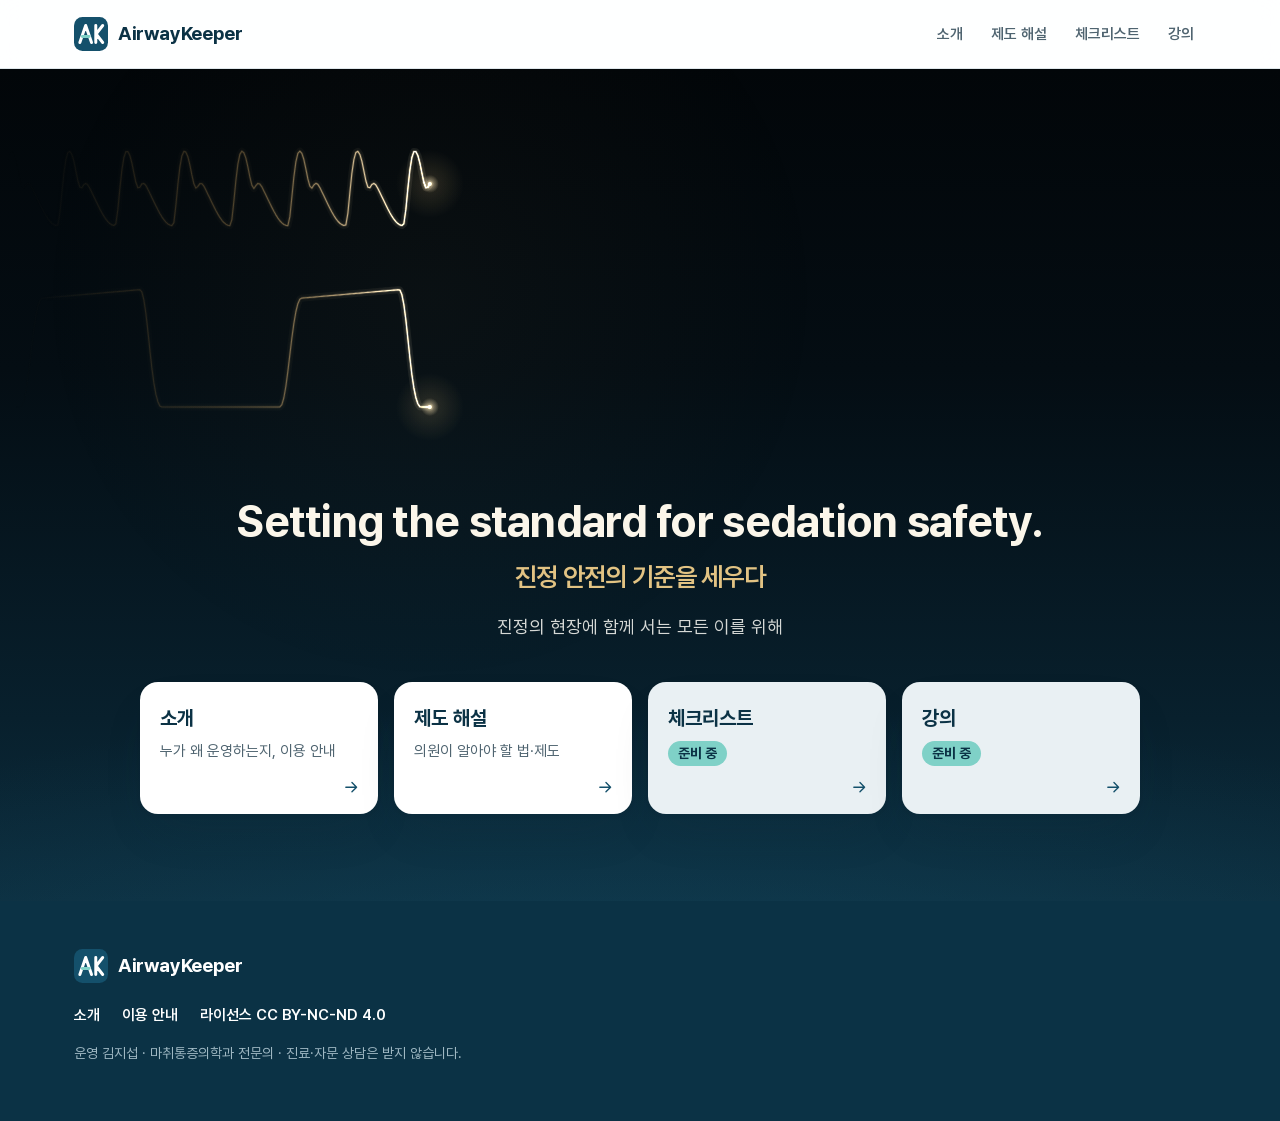
==== commit 91f328c9: "대문 파형을 어둠 속 금빛 잔광(canvas)과 첫 등장 연출로 (원본 커밋 6c4994d)" ====
--- a/index.html
+++ b/index.html
@@ -13,7 +13,7 @@
 
 </div></header>
 <main class="home">
-<section class="gate"><svg class="wf" viewBox="0 0 1440 180" preserveAspectRatio="xMidYMid slice" fill="none" stroke-linecap="round" stroke-linejoin="round" aria-hidden="true"><defs><linearGradient id="gw" gradientUnits="userSpaceOnUse" x1="0" y1="0" x2="1440" y2="0"><stop offset="0" stop-color="#9c7a3c"/><stop offset=".5" stop-color="#e6c982"/><stop offset="1" stop-color="#a98445"/></linearGradient></defs><path class="sweep p1" d="M0 78C4.8 78 9.6 22 19.2 22C28.8 22 32.6 52.8 40.3 50C44.2 45.5 48 44.4 53.8 50C72 66.8 81.6 78 96 78C100.8 78 105.6 22 115.2 22C124.8 22 128.6 52.8 136.3 50C140.2 45.5 144 44.4 149.8 50C168 66.8 177.6 78 192 78C196.8 78 201.6 22 211.2 22C220.8 22 224.6 52.8 232.3 50C236.2 45.5 240 44.4 245.8 50C264 66.8 273.6 78 288 78C292.8 78 297.6 22 307.2 22C316.8 22 320.6 52.8 328.3 50C332.2 45.5 336 44.4 341.8 50C360 66.8 369.6 78 384 78C388.8 78 393.6 22 403.2 22C412.8 22 416.6 52.8 424.3 50C428.2 45.5 432 44.4 437.8 50C456 66.8 465.6 78 480 78C484.8 78 489.6 22 499.2 22C508.8 22 512.6 52.8 520.3 50C524.2 45.5 528 44.4 533.8 50C552 66.8 561.6 78 576 78C580.8 78 585.6 22 595.2 22C604.8 22 608.6 52.8 616.3 50C620.2 45.5 624 44.4 629.8 50C648 66.8 657.6 78 672 78C676.8 78 681.6 22 691.2 22C700.8 22 704.6 52.8 712.3 50C716.2 45.5 720 44.4 725.8 50C744 66.8 753.6 78 768 78C772.8 78 777.6 22 787.2 22C796.8 22 800.6 52.8 808.3 50C812.2 45.5 816 44.4 821.8 50C840 66.8 849.6 78 864 78C868.8 78 873.6 22 883.2 22C892.8 22 896.6 52.8 904.3 50C908.2 45.5 912 44.4 917.8 50C936 66.8 945.6 78 960 78C964.8 78 969.6 22 979.2 22C988.8 22 992.6 52.8 1000.3 50C1004.2 45.5 1008 44.4 1013.8 50C1032 66.8 1041.6 78 1056 78C1060.8 78 1065.6 22 1075.2 22C1084.8 22 1088.6 52.8 1096.3 50C1100.2 45.5 1104 44.4 1109.8 50C1128 66.8 1137.6 78 1152 78C1156.8 78 1161.6 22 1171.2 22C1180.8 22 1184.6 52.8 1192.3 50C1196.2 45.5 1200 44.4 1205.8 50C1224 66.8 1233.6 78 1248 78C1252.8 78 1257.6 22 1267.2 22C1276.8 22 1280.6 52.8 1288.3 50C1292.2 45.5 1296 44.4 1301.8 50C1320 66.8 1329.6 78 1344 78C1348.8 78 1353.6 22 1363.2 22C1372.8 22 1376.6 52.8 1384.3 50C1388.2 45.5 1392 44.4 1397.8 50C1416 66.8 1425.6 78 1440 78" pathLength="100" stroke="url(#gw)" stroke-width="2"/><path class="sweep p2" d="M0 168H105.6C120 168 122.4 122 139.2 116L201.6 108C216 108 218.4 160 225.6 168H480H585.6C600 168 602.4 122 619.2 116L681.6 108C696 108 698.4 160 705.6 168H960H1065.6C1080 168 1082.4 122 1099.2 116L1161.6 108C1176 108 1178.4 160 1185.6 168H1440" pathLength="100" stroke="url(#gw)" stroke-width="2.4"/><circle class="dot d1" r="3" stroke="none" style="offset-path:path('M0 78C4.8 78 9.6 22 19.2 22C28.8 22 32.6 52.8 40.3 50C44.2 45.5 48 44.4 53.8 50C72 66.8 81.6 78 96 78C100.8 78 105.6 22 115.2 22C124.8 22 128.6 52.8 136.3 50C140.2 45.5 144 44.4 149.8 50C168 66.8 177.6 78 192 78C196.8 78 201.6 22 211.2 22C220.8 22 224.6 52.8 232.3 50C236.2 45.5 240 44.4 245.8 50C264 66.8 273.6 78 288 78C292.8 78 297.6 22 307.2 22C316.8 22 320.6 52.8 328.3 50C332.2 45.5 336 44.4 341.8 50C360 66.8 369.6 78 384 78C388.8 78 393.6 22 403.2 22C412.8 22 416.6 52.8 424.3 50C428.2 45.5 432 44.4 437.8 50C456 66.8 465.6 78 480 78C484.8 78 489.6 22 499.2 22C508.8 22 512.6 52.8 520.3 50C524.2 45.5 528 44.4 533.8 50C552 66.8 561.6 78 576 78C580.8 78 585.6 22 595.2 22C604.8 22 608.6 52.8 616.3 50C620.2 45.5 624 44.4 629.8 50C648 66.8 657.6 78 672 78C676.8 78 681.6 22 691.2 22C700.8 22 704.6 52.8 712.3 50C716.2 45.5 720 44.4 725.8 50C744 66.8 753.6 78 768 78C772.8 78 777.6 22 787.2 22C796.8 22 800.6 52.8 808.3 50C812.2 45.5 816 44.4 821.8 50C840 66.8 849.6 78 864 78C868.8 78 873.6 22 883.2 22C892.8 22 896.6 52.8 904.3 50C908.2 45.5 912 44.4 917.8 50C936 66.8 945.6 78 960 78C964.8 78 969.6 22 979.2 22C988.8 22 992.6 52.8 1000.3 50C1004.2 45.5 1008 44.4 1013.8 50C1032 66.8 1041.6 78 1056 78C1060.8 78 1065.6 22 1075.2 22C1084.8 22 1088.6 52.8 1096.3 50C1100.2 45.5 1104 44.4 1109.8 50C1128 66.8 1137.6 78 1152 78C1156.8 78 1161.6 22 1171.2 22C1180.8 22 1184.6 52.8 1192.3 50C1196.2 45.5 1200 44.4 1205.8 50C1224 66.8 1233.6 78 1248 78C1252.8 78 1257.6 22 1267.2 22C1276.8 22 1280.6 52.8 1288.3 50C1292.2 45.5 1296 44.4 1301.8 50C1320 66.8 1329.6 78 1344 78C1348.8 78 1353.6 22 1363.2 22C1372.8 22 1376.6 52.8 1384.3 50C1388.2 45.5 1392 44.4 1397.8 50C1416 66.8 1425.6 78 1440 78')"/><circle class="dot d2" r="3.4" stroke="none" style="offset-path:path('M0 168H105.6C120 168 122.4 122 139.2 116L201.6 108C216 108 218.4 160 225.6 168H480H585.6C600 168 602.4 122 619.2 116L681.6 108C696 108 698.4 160 705.6 168H960H1065.6C1080 168 1082.4 122 1099.2 116L1161.6 108C1176 108 1178.4 160 1185.6 168H1440')"/></svg><div class="wrap">
+<section class="gate"><canvas class="wv-live" aria-hidden="true" data-pulse="54" data-breath="243"></canvas><div class="wv" aria-hidden="true"><svg class="wv-still" viewBox="0 -30 1020 300" preserveAspectRatio="xMaxYMid slice" fill="none" stroke="url(#gw)" stroke-width="1.6" stroke-linecap="round" stroke-linejoin="round"><defs><linearGradient id="gw" gradientUnits="userSpaceOnUse" x1="0" y1="0" x2="972" y2="0"><stop offset="0" stop-color="#8a6a32" stop-opacity="0"/><stop offset=".5" stop-color="#a7813f" stop-opacity=".4"/><stop offset=".92" stop-color="#e2c383" stop-opacity=".85"/><stop offset="1" stop-color="#fff0cc"/></linearGradient><radialGradient id="gh"><stop offset="0" stop-color="#fff4d8"/><stop offset=".25" stop-color="#f1d595" stop-opacity=".55"/><stop offset="1" stop-color="#d7b06a" stop-opacity="0"/></radialGradient></defs><path class="p1" d="M0 70C2.7 70 5.4 0 10.8 0C16.2 0 18.4 38.5 22.7 35C24.8 29.4 27 28 30.2 35C40.5 56 45.9 70 54 70C56.7 70 59.4 0 64.8 0C70.2 0 72.4 38.5 76.7 35C78.8 29.4 81 28 84.2 35C94.5 56 99.9 70 108 70C110.7 70 113.4 0 118.8 0C124.2 0 126.4 38.5 130.7 35C132.8 29.4 135 28 138.2 35C148.5 56 153.9 70 162 70C164.7 70 167.4 0 172.8 0C178.2 0 180.4 38.5 184.7 35C186.8 29.4 189 28 192.2 35C202.5 56 207.9 70 216 70C218.7 70 221.4 0 226.8 0C232.2 0 234.4 38.5 238.7 35C240.8 29.4 243 28 246.2 35C256.5 56 261.9 70 270 70C272.7 70 275.4 0 280.8 0C286.2 0 288.4 38.5 292.7 35C294.8 29.4 297 28 300.2 35C310.5 56 315.9 70 324 70C326.7 70 329.4 0 334.8 0C340.2 0 342.4 38.5 346.7 35C348.8 29.4 351 28 354.2 35C364.5 56 369.9 70 378 70C380.7 70 383.4 0 388.8 0C394.2 0 396.4 38.5 400.7 35C402.8 29.4 405 28 408.2 35C418.5 56 423.9 70 432 70C434.7 70 437.4 0 442.8 0C448.2 0 450.4 38.5 454.7 35C456.8 29.4 459 28 462.2 35C472.5 56 477.9 70 486 70C488.7 70 491.4 0 496.8 0C502.2 0 504.4 38.5 508.7 35C510.8 29.4 513 28 516.2 35C526.5 56 531.9 70 540 70C542.7 70 545.4 0 550.8 0C556.2 0 558.4 38.5 562.7 35C564.8 29.4 567 28 570.2 35C580.5 56 585.9 70 594 70C596.7 70 599.4 0 604.8 0C610.2 0 612.4 38.5 616.7 35C618.8 29.4 621 28 624.2 35C634.5 56 639.9 70 648 70C650.7 70 653.4 0 658.8 0C664.2 0 666.4 38.5 670.7 35C672.8 29.4 675 28 678.2 35C688.5 56 693.9 70 702 70C704.7 70 707.4 0 712.8 0C718.2 0 720.4 38.5 724.7 35C726.8 29.4 729 28 732.2 35C742.5 56 747.9 70 756 70C758.7 70 761.4 0 766.8 0C772.2 0 774.4 38.5 778.7 35C780.8 29.4 783 28 786.2 35C796.5 56 801.9 70 810 70C812.7 70 815.4 0 820.8 0C826.2 0 828.4 38.5 832.7 35C834.8 29.4 837 28 840.2 35C850.5 56 855.9 70 864 70C866.7 70 869.4 0 874.8 0C880.2 0 882.4 38.5 886.7 35C888.8 29.4 891 28 894.2 35C904.5 56 909.9 70 918 70C920.7 70 923.4 0 928.8 0C934.2 0 936.4 38.5 940.7 35C942.8 29.4 945 28 948.2 35C958.5 56 963.9 70 972 70"/><path class="p2" d="M0 240H19.4C26.7 240 30.4 144 38.9 138L131.2 130C138.5 130 140.9 232 150.7 240H243H262.4C269.7 240 273.4 144 281.9 138L374.2 130C381.5 130 383.9 232 393.7 240H486H505.4C512.7 240 516.4 144 524.9 138L617.2 130C624.5 130 626.9 232 636.7 240H729H748.4C755.7 240 759.4 144 767.9 138L860.2 130C867.5 130 869.9 232 879.7 240H972"/><circle cx="972" cy="70" r="16" fill="url(#gh)" stroke="none"/><circle cx="972" cy="240" r="16" fill="url(#gh)" stroke="none"/></svg></div><div class="wrap">
 <h1><span class="en">Setting the standard for sedation safety.</span><span class="ko">진정 안전의 기준을 세우다</span></h1>
 <p class="lead">진정의 현장에 함께 서는 모든 이를 위해</p>
 <ul class="tabs" aria-label="사이트 메뉴"><li><a class="tab" href="about.html"><span class="tn">소개</span><span class="td">누가 왜 운영하는지, 이용 안내</span><span class="ic"><svg viewBox="0 0 24 24" aria-hidden="true"><path d="M5 12h14M13 6l6 6-6 6"/></svg></span></a></li><li><a class="tab" href="law.html"><span class="tn">제도 해설</span><span class="td">의원이 알아야 할 법·제도</span><span class="ic"><svg viewBox="0 0 24 24" aria-hidden="true"><path d="M5 12h14M13 6l6 6-6 6"/></svg></span></a></li><li><a class="tab soon" href="checklist.html"><span class="tn">체크리스트</span><span class="td">준비 중</span><span class="ic"><svg viewBox="0 0 24 24" aria-hidden="true"><path d="M5 12h14M13 6l6 6-6 6"/></svg></span></a></li><li><a class="tab soon" href="course.html"><span class="tn">강의</span><span class="td">준비 중</span><span class="ic"><svg viewBox="0 0 24 24" aria-hidden="true"><path d="M5 12h14M13 6l6 6-6 6"/></svg></span></a></li></ul>
--- a/assets/style.css
+++ b/assets/style.css
@@ -84,22 +84,31 @@
 
 
 /* ---------- 대문(공개) ---------- */
-.gate{position:relative;overflow:hidden;color:#fff;min-height:calc(100vh - 68px);display:flex;flex-direction:column;justify-content:center;align-items:stretch;
-  background:radial-gradient(1200px 500px at 85% -10%,#1f6a8a 0,transparent 60%),linear-gradient(160deg,var(--navy) 0,var(--navy-900) 100%)}
-.gate .wf{display:block;flex:none;width:100%;height:160px;margin-top:8px;pointer-events:none}
-.wf .p1{opacity:.62;filter:drop-shadow(0 0 3px rgba(230,201,130,.35))}.wf .p2{opacity:.7;filter:drop-shadow(0 0 3px rgba(230,201,130,.35))}
-/* 훑으며 그려지는 선: 머리가 끝에 닿은 뒤 꼬리가 지워진다(32초 루프). 빛점은 머리를 따라간다. */
-.sweep{stroke-dasharray:62 100;animation:sw 32s linear infinite;animation-delay:-14s}
-@keyframes sw{from{stroke-dashoffset:62}to{stroke-dashoffset:-100}}
-.dot{offset-distance:0%;animation:mv 32s linear infinite;animation-delay:-14s;opacity:.8;fill:#f3dfaa;filter:drop-shadow(0 0 4px rgba(243,223,170,.7))}
-@keyframes mv{0%{offset-distance:0%;opacity:.8}61.7%{offset-distance:100%;opacity:.8}62.5%,100%{offset-distance:100%;opacity:0}}
-@media (max-width:720px){.gate .wf{height:112px}}
-@media (prefers-reduced-motion:reduce){.wf *{animation:none!important}.sweep{stroke-dasharray:none}.dot{display:none}}
-.gate .wrap{position:relative;width:100%;box-sizing:border-box;padding-top:48px;padding-bottom:48px;text-align:center}
+/* 어둠 속 금빛 감시 파형(2026-11-21 목표 3). 위쪽은 거의 검정, 아래로 갈수록 남색. 파형 띠(.wv)는 문구 위 빈자리를 채우고
+   canvas(.wv-live)는 대문 전체에 깔려 펜 끝 주변의 은은한 빛까지 그린다. 첫 화면에서 한 번, 어둠에서 문구가 차례로 떠오른다. */
+.gate{--gold:#e2c383;position:relative;isolation:isolate;overflow:hidden;color:#fff;min-height:calc(100vh - 68px);min-height:calc(100svh - 68px);
+  display:flex;flex-direction:column;align-items:stretch;
+  background:radial-gradient(130% 60% at 50% 118%,rgba(20,80,107,.55) 0,transparent 70%),linear-gradient(180deg,#020609 0,#040d13 36%,#08202d 78%,#0c2c3c 100%)}
+.gate::before{content:"";position:absolute;inset:0;z-index:0;background:#010305;pointer-events:none;opacity:0;animation:gate-dark 2.2s cubic-bezier(.4,0,.2,1) both}
+@keyframes gate-dark{from{opacity:1}to{opacity:0}}
+.gate .wv-live{position:absolute;inset:0;z-index:1;width:100%;height:100%;pointer-events:none}
+.gate .wv{position:relative;z-index:1;flex:1 1 auto;min-height:150px;max-height:420px;pointer-events:none}
+.gate .wv-still{position:absolute;inset:12% 0 6%;width:100%;height:82%;opacity:.9;filter:drop-shadow(0 0 3px rgba(226,195,131,.35))}
+.gate.live .wv-still{visibility:hidden}
+.gate .wrap{position:relative;z-index:3;width:100%;box-sizing:border-box;padding-top:8px;padding-bottom:56px;text-align:center}
 .gate h1{margin:0 auto;font-weight:700;letter-spacing:-.03em;line-height:1.15}
-.gate h1 .en{display:block;font-size:44px;color:#fff}
-.gate h1 .ko{display:block;margin-top:14px;font-size:26px;font-weight:600;color:var(--mint)}
-.gate .lead{margin:22px auto 0;max-width:34em;font-size:18px;line-height:1.6;color:#d9e7ed}
+.gate h1 .en{display:block;font-size:44px;color:#fbf6ea}
+.gate h1 .ko{display:block;margin-top:14px;font-size:26px;font-weight:600;color:var(--gold)}
+.gate .lead{margin:22px auto 0;max-width:34em;font-size:18px;line-height:1.6;color:#d6d9d6}
+/* 첫 등장: 어둠이 걷히며 영문 문구 → 한글 → 한 줄 설명 → 탭 순서로 떠오른다(2.8초 안에 끝). 사이트 안에서 돌아오면 site.js가 .seen을 붙여 생략한다. */
+@keyframes gate-rise{from{opacity:0;transform:translateY(14px);filter:blur(6px)}to{opacity:1;transform:none;filter:none}}
+.gate h1 .en,.gate h1 .ko,.gate .lead,.gate .tabs li{animation:gate-rise 1.3s cubic-bezier(.16,1,.3,1) both}
+.gate h1 .en{animation-delay:.55s}.gate h1 .ko{animation-delay:.85s}.gate .lead{animation-delay:1.1s}
+.gate .tabs li{animation-duration:1s}.gate .tabs li:nth-child(1){animation-delay:1.35s}.gate .tabs li:nth-child(2){animation-delay:1.45s}
+.gate .tabs li:nth-child(3){animation-delay:1.55s}.gate .tabs li:nth-child(4){animation-delay:1.65s}
+.gate.seen::before,.gate.seen h1 .en,.gate.seen h1 .ko,.gate.seen .lead,.gate.seen .tabs li{animation:none}
+@media (prefers-reduced-motion:reduce){.gate::before,.gate h1 .en,.gate h1 .ko,.gate .lead,.gate .tabs li{animation:none!important}
+  .gate .wv-live{display:none}.gate.live .wv-still{visibility:visible}}
 .tabs{list-style:none;margin:40px auto 0;padding:0;display:grid;grid-template-columns:repeat(4,minmax(0,1fr));gap:16px;max-width:1000px;text-align:left}
 .tab{display:flex;flex-direction:column;gap:6px;height:100%;min-height:132px;padding:20px;border-radius:var(--r);background:#fff;color:var(--ink);
   text-decoration:none;box-shadow:var(--sh-lg);position:relative}
@@ -111,8 +120,9 @@
 .tab.soon .td{display:inline-block;align-self:flex-start;font-weight:700;font-size:14px;color:var(--navy-900);background:var(--mint);padding:2px 10px;border-radius:99px}
 .tab:focus-visible{outline:3px solid var(--mint);outline-offset:3px}
 body:has(.gate) footer.foot{margin-top:0}
-@media (max-width:820px){.tabs{grid-template-columns:repeat(2,minmax(0,1fr))}.gate h1 .en{font-size:34px}}
-@media (max-width:480px){.gate .wrap{padding-top:28px;padding-bottom:28px}.gate h1 .en{font-size:27px}.gate h1 .ko{font-size:20px;margin-top:10px}
+@media (max-width:820px){.tabs{grid-template-columns:repeat(2,minmax(0,1fr))}.gate h1 .en{font-size:34px}
+  .gate{min-height:calc(100vh - 98px);min-height:calc(100svh - 98px)}}  /* 좁은 화면은 머리글이 두 줄(약 98px) */
+@media (max-width:480px){.gate .wv{min-height:140px}.gate .wrap{padding-top:4px;padding-bottom:32px}.gate h1 .en{font-size:27px}.gate h1 .ko{font-size:20px;margin-top:10px}
   .gate .lead{font-size:16px;margin-top:14px}.tabs{margin-top:24px;gap:10px}.tab{min-height:104px;padding:14px}.tab .tn{font-size:18px}.tab .td{font-size:13.5px}.tab .ic{display:none}}
 
 /* ---------- 첫 화면 ---------- */
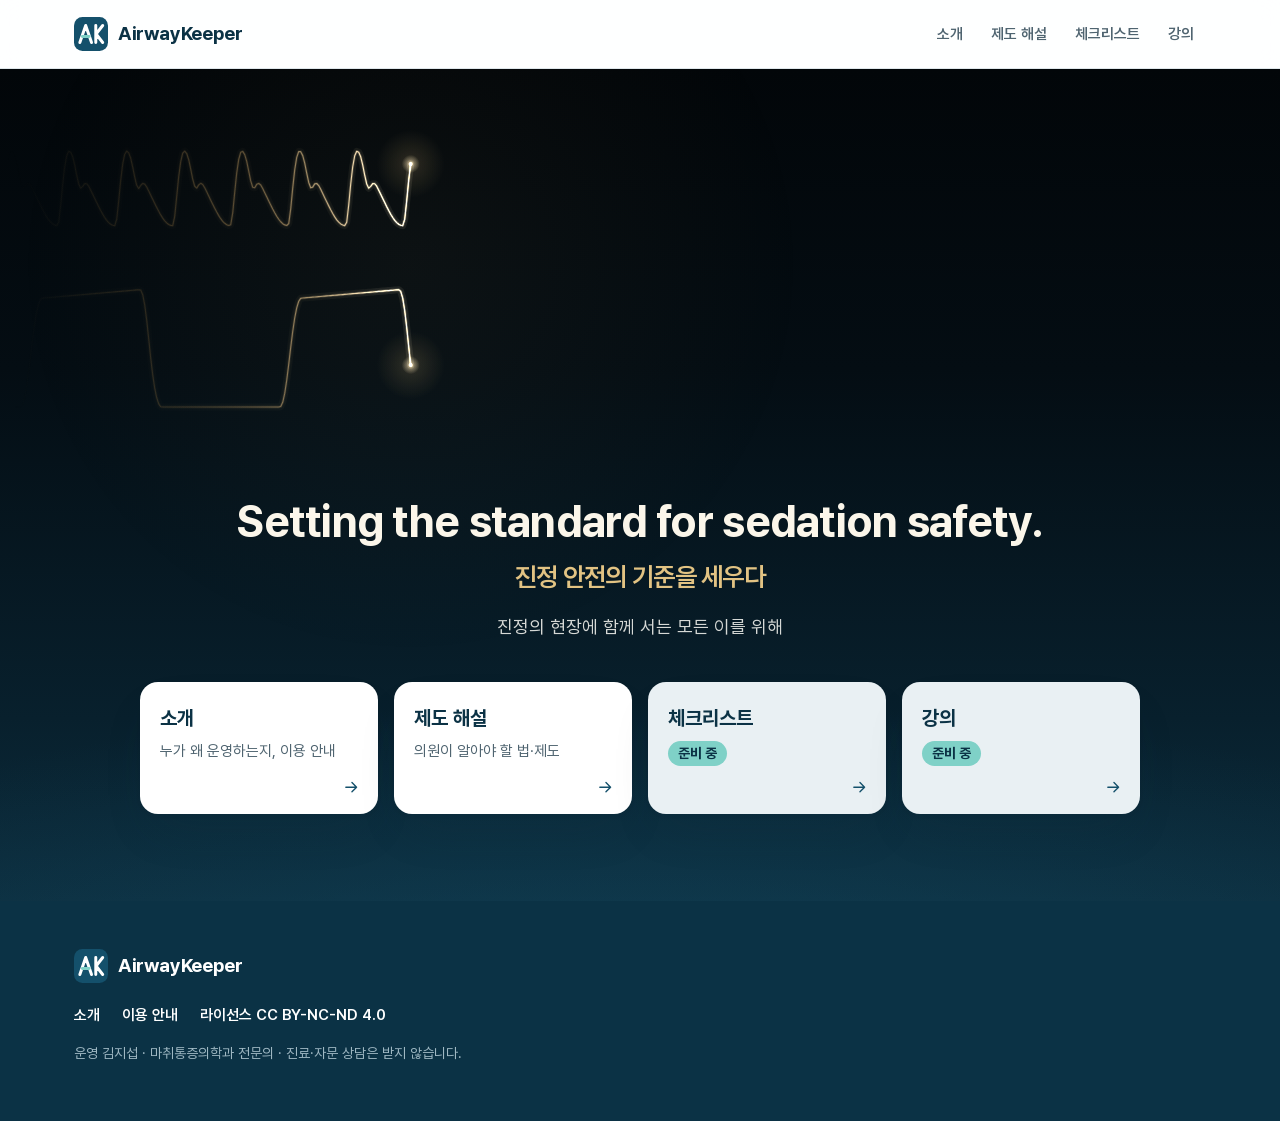
==== commit a8951dd6: "링크 미리보기(og·twitter 태그, 미리보기 그림) 추가 (원본 12a618a)" ====
--- a/index.html
+++ b/index.html
@@ -4,6 +4,22 @@
 <title>AirwayKeeper — 진정 안전의 기준을 세우다</title>
 <meta name="description" content="진정·수면마취를 하는 의원의 의료진이 알아야 할 법·제도를 근거와 함께 정리해 무료로 열어 둡니다.">
 <link rel="canonical" href="https://airwaykeeper.com/">
+<meta property="og:type" content="website">
+<meta property="og:site_name" content="AirwayKeeper">
+<meta property="og:title" content="AirwayKeeper — 진정 안전의 기준을 세우다">
+<meta property="og:description" content="진정·수면마취를 하는 의원의 의료진이 알아야 할 법·제도를 근거와 함께 정리해 무료로 열어 둡니다.">
+<meta property="og:url" content="https://airwaykeeper.com/">
+<meta property="og:image" content="https://airwaykeeper.com/assets/og-image.png">
+<meta property="og:image:type" content="image/png">
+<meta property="og:image:width" content="1200">
+<meta property="og:image:height" content="630">
+<meta property="og:image:alt" content="AirwayKeeper — 진정 안전의 기준을 세우다">
+<meta property="og:locale" content="ko_KR">
+<meta name="twitter:card" content="summary_large_image">
+<meta name="twitter:title" content="AirwayKeeper — 진정 안전의 기준을 세우다">
+<meta name="twitter:description" content="진정·수면마취를 하는 의원의 의료진이 알아야 할 법·제도를 근거와 함께 정리해 무료로 열어 둡니다.">
+<meta name="twitter:image" content="https://airwaykeeper.com/assets/og-image.png">
+<meta name="twitter:image:alt" content="AirwayKeeper — 진정 안전의 기준을 세우다">
 <link rel="stylesheet" href="assets/style.css">
 <link rel="icon" href="assets/mark.svg" type="image/svg+xml">
 </head><body>
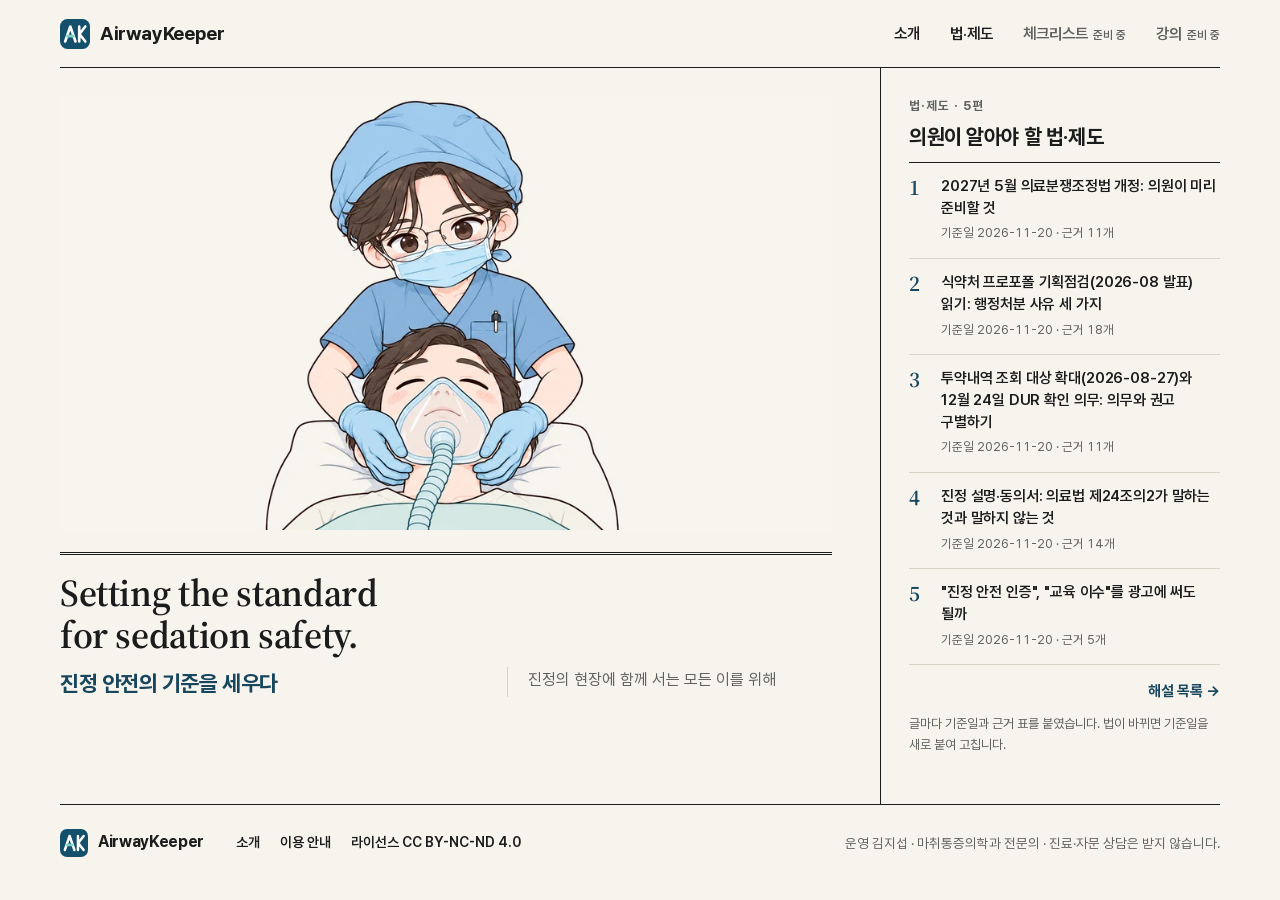
==== commit 04d8810c: "대문을 코돌이 기도 확보 그림과 해설 색인으로 개편, 갈래 이름 '법·제도' (원본 d580d68)" ====
--- a/index.html
+++ b/index.html
@@ -24,18 +24,27 @@
 <link rel="icon" href="assets/mark.svg" type="image/svg+xml">
 </head><body>
 <header class="top"><div class="wrap">
-<a class="brand" href="index.html"><img src="assets/mark.svg" alt="" width="34" height="34">AirwayKeeper</a>
-<nav class="nav" aria-label="주 메뉴"><a href="about.html">소개</a><a href="law.html">제도 해설</a><a href="checklist.html">체크리스트</a><a href="course.html">강의</a></nav>
+<a class="brand" href="index.html"><img src="assets/mark.svg" alt="" width="30" height="30">AirwayKeeper</a>
+<nav class="nav" aria-label="주 메뉴"><a href="about.html">소개</a><a href="law.html">법·제도</a><a href="checklist.html" class=soon>체크리스트<small>준비 중</small></a><a href="course.html" class=soon>강의<small>준비 중</small></a></nav>
 
 </div></header>
-<main class="home">
-<section class="gate"><canvas class="wv-live" aria-hidden="true" data-pulse="54" data-breath="243"></canvas><div class="wv" aria-hidden="true"><svg class="wv-still" viewBox="0 -30 1020 300" preserveAspectRatio="xMaxYMid slice" fill="none" stroke="url(#gw)" stroke-width="1.6" stroke-linecap="round" stroke-linejoin="round"><defs><linearGradient id="gw" gradientUnits="userSpaceOnUse" x1="0" y1="0" x2="972" y2="0"><stop offset="0" stop-color="#8a6a32" stop-opacity="0"/><stop offset=".5" stop-color="#a7813f" stop-opacity=".4"/><stop offset=".92" stop-color="#e2c383" stop-opacity=".85"/><stop offset="1" stop-color="#fff0cc"/></linearGradient><radialGradient id="gh"><stop offset="0" stop-color="#fff4d8"/><stop offset=".25" stop-color="#f1d595" stop-opacity=".55"/><stop offset="1" stop-color="#d7b06a" stop-opacity="0"/></radialGradient></defs><path class="p1" d="M0 70C2.7 70 5.4 0 10.8 0C16.2 0 18.4 38.5 22.7 35C24.8 29.4 27 28 30.2 35C40.5 56 45.9 70 54 70C56.7 70 59.4 0 64.8 0C70.2 0 72.4 38.5 76.7 35C78.8 29.4 81 28 84.2 35C94.5 56 99.9 70 108 70C110.7 70 113.4 0 118.8 0C124.2 0 126.4 38.5 130.7 35C132.8 29.4 135 28 138.2 35C148.5 56 153.9 70 162 70C164.7 70 167.4 0 172.8 0C178.2 0 180.4 38.5 184.7 35C186.8 29.4 189 28 192.2 35C202.5 56 207.9 70 216 70C218.7 70 221.4 0 226.8 0C232.2 0 234.4 38.5 238.7 35C240.8 29.4 243 28 246.2 35C256.5 56 261.9 70 270 70C272.7 70 275.4 0 280.8 0C286.2 0 288.4 38.5 292.7 35C294.8 29.4 297 28 300.2 35C310.5 56 315.9 70 324 70C326.7 70 329.4 0 334.8 0C340.2 0 342.4 38.5 346.7 35C348.8 29.4 351 28 354.2 35C364.5 56 369.9 70 378 70C380.7 70 383.4 0 388.8 0C394.2 0 396.4 38.5 400.7 35C402.8 29.4 405 28 408.2 35C418.5 56 423.9 70 432 70C434.7 70 437.4 0 442.8 0C448.2 0 450.4 38.5 454.7 35C456.8 29.4 459 28 462.2 35C472.5 56 477.9 70 486 70C488.7 70 491.4 0 496.8 0C502.2 0 504.4 38.5 508.7 35C510.8 29.4 513 28 516.2 35C526.5 56 531.9 70 540 70C542.7 70 545.4 0 550.8 0C556.2 0 558.4 38.5 562.7 35C564.8 29.4 567 28 570.2 35C580.5 56 585.9 70 594 70C596.7 70 599.4 0 604.8 0C610.2 0 612.4 38.5 616.7 35C618.8 29.4 621 28 624.2 35C634.5 56 639.9 70 648 70C650.7 70 653.4 0 658.8 0C664.2 0 666.4 38.5 670.7 35C672.8 29.4 675 28 678.2 35C688.5 56 693.9 70 702 70C704.7 70 707.4 0 712.8 0C718.2 0 720.4 38.5 724.7 35C726.8 29.4 729 28 732.2 35C742.5 56 747.9 70 756 70C758.7 70 761.4 0 766.8 0C772.2 0 774.4 38.5 778.7 35C780.8 29.4 783 28 786.2 35C796.5 56 801.9 70 810 70C812.7 70 815.4 0 820.8 0C826.2 0 828.4 38.5 832.7 35C834.8 29.4 837 28 840.2 35C850.5 56 855.9 70 864 70C866.7 70 869.4 0 874.8 0C880.2 0 882.4 38.5 886.7 35C888.8 29.4 891 28 894.2 35C904.5 56 909.9 70 918 70C920.7 70 923.4 0 928.8 0C934.2 0 936.4 38.5 940.7 35C942.8 29.4 945 28 948.2 35C958.5 56 963.9 70 972 70"/><path class="p2" d="M0 240H19.4C26.7 240 30.4 144 38.9 138L131.2 130C138.5 130 140.9 232 150.7 240H243H262.4C269.7 240 273.4 144 281.9 138L374.2 130C381.5 130 383.9 232 393.7 240H486H505.4C512.7 240 516.4 144 524.9 138L617.2 130C624.5 130 626.9 232 636.7 240H729H748.4C755.7 240 759.4 144 767.9 138L860.2 130C867.5 130 869.9 232 879.7 240H972"/><circle cx="972" cy="70" r="16" fill="url(#gh)" stroke="none"/><circle cx="972" cy="240" r="16" fill="url(#gh)" stroke="none"/></svg></div><div class="wrap">
-<h1><span class="en">Setting the standard for sedation safety.</span><span class="ko">진정 안전의 기준을 세우다</span></h1>
-<p class="lead">진정의 현장에 함께 서는 모든 이를 위해</p>
-<ul class="tabs" aria-label="사이트 메뉴"><li><a class="tab" href="about.html"><span class="tn">소개</span><span class="td">누가 왜 운영하는지, 이용 안내</span><span class="ic"><svg viewBox="0 0 24 24" aria-hidden="true"><path d="M5 12h14M13 6l6 6-6 6"/></svg></span></a></li><li><a class="tab" href="law.html"><span class="tn">제도 해설</span><span class="td">의원이 알아야 할 법·제도</span><span class="ic"><svg viewBox="0 0 24 24" aria-hidden="true"><path d="M5 12h14M13 6l6 6-6 6"/></svg></span></a></li><li><a class="tab soon" href="checklist.html"><span class="tn">체크리스트</span><span class="td">준비 중</span><span class="ic"><svg viewBox="0 0 24 24" aria-hidden="true"><path d="M5 12h14M13 6l6 6-6 6"/></svg></span></a></li><li><a class="tab soon" href="course.html"><span class="tn">강의</span><span class="td">준비 중</span><span class="ic"><svg viewBox="0 0 24 24" aria-hidden="true"><path d="M5 12h14M13 6l6 6-6 6"/></svg></span></a></li></ul>
-</div></section></main>
+<main class="wrap home">
+<div class="gate">
+<div class="gate-main">
+<figure class="fig"><img src="assets/gate-airway-1600.webp" srcset="assets/gate-airway-960.webp 960w, assets/gate-airway-1600.webp 1600w" sizes="(max-width: 900px) 100vw, 820px" width="1600" height="900" alt="마취통증의학과 전문의 코돌이가 누워 있는 환자의 얼굴에 마스크를 밀착하고 양손으로 턱을 들어 올리는 그림" fetchpriority="high"></figure>
+<div class="hl"><h1><span class="en">Setting the standard for sedation safety.</span><span class="ko">진정 안전의 기준을 세우다</span></h1>
+<p class="lead">진정의 현장에 함께 서는 모든 이를 위해</p></div>
+</div>
+<aside class="rail" aria-label="법·제도 색인">
+<p class="k">법·제도 · 5편</p>
+<h2>의원이 알아야 할 법·제도</h2>
+<ol class="idx"><li><a href="law-medical-dispute-2027.html"><span class="no">1</span><span class="tx"><span class="t">2027년 5월 의료분쟁조정법 개정: 의원이 미리 준비할 것</span><span class="m">기준일 2026-11-20 · 근거 11개</span></span></a></li><li><a href="law-propofol-inspection-2026-08.html"><span class="no">2</span><span class="tx"><span class="t">식약처 프로포폴 기획점검(2026-08 발표) 읽기: 행정처분 사유 세 가지</span><span class="m">기준일 2026-11-20 · 근거 18개</span></span></a></li><li><a href="law-dur-check-2026-12.html"><span class="no">3</span><span class="tx"><span class="t">투약내역 조회 대상 확대(2026-08-27)와 12월 24일 DUR 확인 의무: 의무와 권고 구별하기</span><span class="m">기준일 2026-11-20 · 근거 11개</span></span></a></li><li><a href="law-sedation-consent.html"><span class="no">4</span><span class="tx"><span class="t">진정 설명·동의서: 의료법 제24조의2가 말하는 것과 말하지 않는 것</span><span class="m">기준일 2026-11-20 · 근거 14개</span></span></a></li><li><a href="law-certification-ads.html"><span class="no">5</span><span class="tx"><span class="t">&quot;진정 안전 인증&quot;, &quot;교육 이수&quot;를 광고에 써도 될까</span><span class="m">기준일 2026-11-20 · 근거 5개</span></span></a></li></ol>
+<p class="more"><a href="law.html">해설 목록 →</a></p>
+<p class="note">글마다 기준일과 근거 표를 붙였습니다. 법이 바뀌면 기준일을 새로 붙여 고칩니다.</p>
+</aside>
+</div></main>
 <footer class="foot"><div class="wrap">
-<a class="brand" href="index.html"><img src="assets/mark.svg" alt="" width="34" height="34">AirwayKeeper</a>
+<a class="brand" href="index.html"><img src="assets/mark.svg" alt="" width="30" height="30">AirwayKeeper</a>
 <p class="links"><a href="about.html">소개</a><a href="guide.html">이용 안내</a><a href="guide.html#license">라이선스 CC BY-NC-ND 4.0</a></p>
 <p class="small">운영 김지섭 · 마취통증의학과 전문의 · 진료·자문 상담은 받지 않습니다.</p>
 </div></footer>
--- a/assets/style.css
+++ b/assets/style.css
@@ -1,59 +1,68 @@
-/* AirwayKeeper 사이트 스타일. 2026-11-19 시안 03(Academy)을 옮겼다.
-   남색 #14506b와 민트 #7fd1c7 브랜드 색, 흰 카드와 부드러운 그림자. 외부 자원 없음. */
+/* AirwayKeeper 사이트 스타일.
+   2026-11-21 대문 개편(해설 색인 배치 + 코돌이 그림). 미색 종이 바탕, 먹색 글, 괘선과 세리프 번호로
+   위계를 만든다. 둥근 카드·그림자·그라데이션·배경 애니메이션은 쓰지 않는다. 외부 자원 없음(글꼴은 assets/에 같이 둔다).
+   남색 #17465d는 한글 제목·번호·링크에만, 로고 마크의 민트는 마크 안에만 남긴다. */
 @font-face{font-family:"Pretendard";font-weight:400;font-style:normal;font-display:swap;src:url("Pretendard-Regular.woff2") format("woff2")}
 @font-face{font-family:"Pretendard";font-weight:600;font-style:normal;font-display:swap;src:url("Pretendard-SemiBold.woff2") format("woff2")}
 @font-face{font-family:"Pretendard";font-weight:700;font-style:normal;font-display:swap;src:url("Pretendard-Bold.woff2") format("woff2")}
+/* 영문 제목·번호용 세리프: Source Serif 4(OFL 1.1)에서 굵기 600만 뽑아 라틴 글자만 남긴 판. 라이선스는 LICENSE-SourceSerif4.txt */
+@font-face{font-family:"AK Serif";font-weight:600;font-style:normal;font-display:swap;src:url("AKSerif-SemiBold.woff2") format("woff2")}
 
 :root{
-  --navy:#14506b; --navy-900:#0b3245; --navy-50:#eef4f7;
-  --mint:#7fd1c7; --mint-100:#e2f4f1; --mint-700:#1c7268;
-  --ink:#152630; --body:#1b2b34; --muted:#4f6470; --line:#dfe7eb; --bg:#f4f7f9; --card:#fff;
-  --r:18px;
-  --sh:0 1px 2px rgba(14,44,58,.05),0 10px 30px -8px rgba(14,44,58,.12);
-  --sh-lg:0 2px 4px rgba(14,44,58,.05),0 24px 48px -16px rgba(14,44,58,.22);
+  --ink:#1b1d1c; --body:#24272a; --muted:#5f625e; --rule:#1b1d1c; --line:#d9d4c8;
+  --paper:#f7f4ee; --paper2:#efeae0; --bg:var(--paper); --card:#fbf9f4;
+  --navy:#17465d; --navy-900:#1b1d1c; --navy-50:#efeae0;
+  --mint:#7fd1c7; --mint-100:#e3ece6; --mint-700:#2f5c52;
+  --serif:"AK Serif","Iowan Old Style","Charter",Georgia,"Times New Roman",serif;
+  --r:2px; --sh:none; --sh-lg:none;
 }
 *{box-sizing:border-box}
 html{-webkit-text-size-adjust:100%;scroll-behavior:smooth}
 body{margin:0;font-family:"Pretendard",-apple-system,BlinkMacSystemFont,"Apple SD Gothic Neo","Malgun Gothic",sans-serif;
-  font-size:16px;line-height:1.65;color:var(--ink);background:var(--bg);word-break:keep-all;overflow-wrap:break-word}
+  font-size:16px;line-height:1.65;color:var(--ink);background:var(--bg);word-break:keep-all;overflow-wrap:break-word;
+  -webkit-font-smoothing:antialiased}
 a{color:inherit}
+a:focus-visible,button:focus-visible,summary:focus-visible{outline:2px solid var(--navy);outline-offset:3px}
 img,svg{display:block;max-width:100%}
 h1,h2,h3,h4{line-height:1.3;margin:0;letter-spacing:-.01em;text-wrap:balance}
 p{margin:0}
-.wrap{max-width:1180px;margin:0 auto;padding:0 24px}
-main.wrap{padding-bottom:8px}
+/* 본문 폭: 넓은 화면 1160px, 양옆 여백 40px(좁은 화면 20px). 괘선이 본문 폭에 딱 맞게 .wrap 자체에 폭을 준다. */
+.wrap{width:min(1160px,calc(100% - 80px));margin:0 auto}
 .ic{display:inline-flex;width:1.15em;height:1.15em;flex:none}
 .ic svg{width:100%;height:100%;fill:none;stroke:currentColor;stroke-width:1.8;stroke-linecap:round;stroke-linejoin:round}
 
 .draft{background:#fff4d6;color:#6b4b00;text-align:center;font-size:14px;font-weight:600;padding:6px 16px}
 
-/* 머리글 */
-.top{position:sticky;top:0;z-index:20;background:rgba(255,255,255,.9);backdrop-filter:saturate(1.4) blur(12px);
-  -webkit-backdrop-filter:saturate(1.4) blur(12px);border-bottom:1px solid var(--line)}
-.top .wrap{display:flex;align-items:center;gap:28px;height:68px}
-.brand{display:flex;align-items:center;gap:10px;text-decoration:none;font-weight:700;font-size:19px;color:var(--navy-900);letter-spacing:-.02em}
-.brand img{width:34px;height:34px}
-.nav{display:flex;gap:4px;margin-left:auto}
-.nav a{text-decoration:none;color:var(--muted);font-weight:600;font-size:15px;padding:8px 12px;border-radius:10px;white-space:nowrap}
-.nav a:hover,.nav a[aria-current]{color:var(--navy);background:var(--navy-50)}
+/* 머리글: 로고 왼쪽, 메뉴 4개 오른쪽, 아래 먹색 괘선 한 줄 */
+.top .wrap{display:flex;align-items:center;gap:40px;height:68px;border-bottom:1px solid var(--rule)}
+.brand{display:inline-flex;align-items:center;gap:10px;text-decoration:none;font-weight:700;font-size:19px;color:var(--ink);letter-spacing:-.02em}
+.brand img{width:30px;height:30px}
+.nav{display:flex;gap:30px;margin-left:auto}
+.nav a{text-decoration:none;color:var(--ink);font-weight:600;font-size:15.5px;white-space:nowrap;padding:4px 0;
+  text-underline-offset:7px;text-decoration-thickness:1px}
+.nav a:hover{text-decoration-line:underline}
+.nav a[aria-current]{color:var(--navy);text-decoration:none;box-shadow:0 2px 0 var(--navy)}
+.nav a.soon{color:var(--muted)}
+.nav a small{margin-left:5px;font-size:11.5px;font-weight:600;color:var(--muted);letter-spacing:0}
+.nav a:focus-visible{outline-offset:2px}
 
 .btn{display:inline-flex;align-items:center;justify-content:center;gap:8px;text-decoration:none;font-weight:600;font-size:16px;
-  border-radius:12px;padding:12px 20px;border:1px solid transparent;cursor:pointer;font-family:inherit;line-height:1.3;white-space:nowrap}
+  border-radius:var(--r);padding:11px 18px;border:1px solid transparent;cursor:pointer;font-family:inherit;line-height:1.3;white-space:nowrap}
 .btn .ic{width:18px;height:18px}
-.btn-primary{background:var(--navy);color:#fff;box-shadow:0 6px 16px -6px rgba(20,80,107,.6)}
-.btn-primary:hover{background:var(--navy-900)}
-.btn-mint{background:var(--mint);color:var(--navy-900)}
-.btn-ghost{background:#fff;color:var(--navy);border-color:var(--line)}
-.btn-ghost:hover{border-color:var(--navy)}
+.btn-primary{background:var(--navy);color:#fff}
+.btn-primary:hover{background:#0f3345}
+.btn-mint{background:var(--mint);color:#0b3245}
+.btn-ghost{background:transparent;color:var(--navy);border-color:var(--rule)}
+.btn-ghost:hover{background:var(--paper2)}
 .btn-line{background:transparent;color:#fff;border-color:rgba(255,255,255,.35)}
-.btn-sm{padding:8px 14px;font-size:15px;border-radius:10px}
-.top .btn{padding:9px 16px;font-size:15px}
-
-.bar{height:8px;border-radius:99px;background:#e6edf0;overflow:hidden}
-.bar>i{display:block;height:100%;border-radius:inherit;background:linear-gradient(90deg,var(--navy),#2a7f99)}
-.meta{display:flex;flex-wrap:wrap;gap:6px 16px;color:var(--muted);font-size:15px}
+.btn-sm{padding:7px 13px;font-size:15px}
+.top .btn{padding:8px 14px;font-size:15px}
+
+.bar{height:8px;background:#e3ddd0;overflow:hidden}
+.bar>i{display:block;height:100%;background:var(--navy)}
+.meta{display:flex;flex-wrap:wrap;gap:6px 16px;color:var(--muted);font-size:14.5px}
 .meta span{display:inline-flex;align-items:center;gap:6px}
-.meta .ic{color:var(--mint-700)}
+.meta .ic{color:var(--muted)}
 .meta a{color:var(--navy);font-weight:600}
 
 /* 출처 라벨(build_pdf.prepare가 만든 span.src) */
@@ -72,59 +81,46 @@
 .ph i:last-child{width:60%}
 .blank{display:inline-block;min-width:7em;border-bottom:1px solid var(--muted);height:1.1em;vertical-align:bottom}
 
-footer.foot{margin-top:96px;background:var(--navy-900);color:#c9d9e0;padding:48px 0 56px;font-size:15px}
-footer.foot .wrap{display:grid;gap:14px}
-footer.foot .brand{color:#fff;margin-bottom:6px}
-footer.foot p{max-width:860px}
-footer.foot .small{color:#9fb8c3;font-size:14px}
-footer.foot .links{display:flex;flex-wrap:wrap;gap:6px 22px;font-size:15px}
-footer.foot .links a{color:#fff;text-decoration:none;font-weight:600}
+/* 바닥글: 위 먹색 괘선, 로고·링크 셋·운영 줄을 한 줄로(좁으면 여러 줄) */
+footer.foot{margin-top:72px;color:var(--muted);font-size:14px}
+footer.foot .wrap{display:flex;flex-wrap:wrap;align-items:center;gap:8px 32px;padding:24px 0 36px;border-top:1px solid var(--rule)}
+footer.foot .brand{font-size:16px}
+footer.foot .brand img{width:28px;height:28px}
+footer.foot .links{display:flex;flex-wrap:wrap;gap:4px 20px}
+footer.foot .links a{color:var(--ink);text-decoration:none;font-weight:600}
 footer.foot .links a:hover{text-decoration:underline;text-underline-offset:3px}
-footer.foot .small a{color:#fff;text-decoration:underline;text-underline-offset:2px}
-
-
-/* ---------- 대문(공개) ---------- */
-/* 어둠 속 금빛 감시 파형(2026-11-21 목표 3). 위쪽은 거의 검정, 아래로 갈수록 남색. 파형 띠(.wv)는 문구 위 빈자리를 채우고
-   canvas(.wv-live)는 대문 전체에 깔려 펜 끝 주변의 은은한 빛까지 그린다. 첫 화면에서 한 번, 어둠에서 문구가 차례로 떠오른다. */
-.gate{--gold:#e2c383;position:relative;isolation:isolate;overflow:hidden;color:#fff;min-height:calc(100vh - 68px);min-height:calc(100svh - 68px);
-  display:flex;flex-direction:column;align-items:stretch;
-  background:radial-gradient(130% 60% at 50% 118%,rgba(20,80,107,.55) 0,transparent 70%),linear-gradient(180deg,#020609 0,#040d13 36%,#08202d 78%,#0c2c3c 100%)}
-.gate::before{content:"";position:absolute;inset:0;z-index:0;background:#010305;pointer-events:none;opacity:0;animation:gate-dark 2.2s cubic-bezier(.4,0,.2,1) both}
-@keyframes gate-dark{from{opacity:1}to{opacity:0}}
-.gate .wv-live{position:absolute;inset:0;z-index:1;width:100%;height:100%;pointer-events:none}
-.gate .wv{position:relative;z-index:1;flex:1 1 auto;min-height:150px;max-height:420px;pointer-events:none}
-.gate .wv-still{position:absolute;inset:12% 0 6%;width:100%;height:82%;opacity:.9;filter:drop-shadow(0 0 3px rgba(226,195,131,.35))}
-.gate.live .wv-still{visibility:hidden}
-.gate .wrap{position:relative;z-index:3;width:100%;box-sizing:border-box;padding-top:8px;padding-bottom:56px;text-align:center}
-.gate h1{margin:0 auto;font-weight:700;letter-spacing:-.03em;line-height:1.15}
-.gate h1 .en{display:block;font-size:44px;color:#fbf6ea}
-.gate h1 .ko{display:block;margin-top:14px;font-size:26px;font-weight:600;color:var(--gold)}
-.gate .lead{margin:22px auto 0;max-width:34em;font-size:18px;line-height:1.6;color:#d6d9d6}
-/* 첫 등장: 어둠이 걷히며 영문 문구 → 한글 → 한 줄 설명 → 탭 순서로 떠오른다(2.8초 안에 끝). 사이트 안에서 돌아오면 site.js가 .seen을 붙여 생략한다. */
-@keyframes gate-rise{from{opacity:0;transform:translateY(14px);filter:blur(6px)}to{opacity:1;transform:none;filter:none}}
-.gate h1 .en,.gate h1 .ko,.gate .lead,.gate .tabs li{animation:gate-rise 1.3s cubic-bezier(.16,1,.3,1) both}
-.gate h1 .en{animation-delay:.55s}.gate h1 .ko{animation-delay:.85s}.gate .lead{animation-delay:1.1s}
-.gate .tabs li{animation-duration:1s}.gate .tabs li:nth-child(1){animation-delay:1.35s}.gate .tabs li:nth-child(2){animation-delay:1.45s}
-.gate .tabs li:nth-child(3){animation-delay:1.55s}.gate .tabs li:nth-child(4){animation-delay:1.65s}
-.gate.seen::before,.gate.seen h1 .en,.gate.seen h1 .ko,.gate.seen .lead,.gate.seen .tabs li{animation:none}
-@media (prefers-reduced-motion:reduce){.gate::before,.gate h1 .en,.gate h1 .ko,.gate .lead,.gate .tabs li{animation:none!important}
-  .gate .wv-live{display:none}.gate.live .wv-still{visibility:visible}}
-.tabs{list-style:none;margin:40px auto 0;padding:0;display:grid;grid-template-columns:repeat(4,minmax(0,1fr));gap:16px;max-width:1000px;text-align:left}
-.tab{display:flex;flex-direction:column;gap:6px;height:100%;min-height:132px;padding:20px;border-radius:var(--r);background:#fff;color:var(--ink);
-  text-decoration:none;box-shadow:var(--sh-lg);position:relative}
-.tab:hover{box-shadow:0 0 0 3px var(--mint),var(--sh-lg)}
-.tab .tn{font-size:20px;font-weight:700;color:var(--navy-900)}
-.tab .td{font-size:15px;color:var(--muted);line-height:1.45}
-.tab .ic{position:absolute;right:18px;bottom:18px;color:var(--navy)}
-.tab.soon{background:#e9f0f3}
-.tab.soon .td{display:inline-block;align-self:flex-start;font-weight:700;font-size:14px;color:var(--navy-900);background:var(--mint);padding:2px 10px;border-radius:99px}
-.tab:focus-visible{outline:3px solid var(--mint);outline-offset:3px}
-body:has(.gate) footer.foot{margin-top:0}
-@media (max-width:820px){.tabs{grid-template-columns:repeat(2,minmax(0,1fr))}.gate h1 .en{font-size:34px}
-  .gate{min-height:calc(100vh - 98px);min-height:calc(100svh - 98px)}}  /* 좁은 화면은 머리글이 두 줄(약 98px) */
-@media (max-width:480px){.gate .wv{min-height:140px}.gate .wrap{padding-top:4px;padding-bottom:32px}.gate h1 .en{font-size:27px}.gate h1 .ko{font-size:20px;margin-top:10px}
-  .gate .lead{font-size:16px;margin-top:14px}.tabs{margin-top:24px;gap:10px}.tab{min-height:104px;padding:14px}.tab .tn{font-size:18px}.tab .td{font-size:13.5px}.tab .ic{display:none}}
-
+footer.foot .small{margin-left:auto;font-size:13.5px}
+main.home+footer.foot{margin-top:0}
+
+
+/* ---------- 대문(공개, 2026-11-21 해설 색인 배치) ---------- */
+/* 가운데 칸: 코돌이 그림(그림 바탕 = 종이색) → 이중 괘선 → 세리프 영문 제목·한글 제목 | 한 줄 설명.
+   오른쪽 칸: 세로 괘선 옆에 법·제도 글 5편의 색인(세리프 번호, 제목, 기준일·근거 수). */
+.gate{display:grid;grid-template-columns:minmax(0,1fr) 340px;column-gap:48px}
+.gate-main{padding:28px 0 48px;min-width:0}
+.gate .fig{margin:0}
+.gate .fig img{width:100%;height:auto;aspect-ratio:16/9;background:var(--paper)}
+.gate .hl{display:grid;grid-template-columns:minmax(0,1.25fr) minmax(0,1fr);gap:8px 40px;align-items:end;
+  margin-top:22px;padding-top:18px;border-top:3px double var(--rule)}
+.gate h1 .en{display:block;font-family:var(--serif);font-weight:600;font-size:38px;line-height:1.1;letter-spacing:-.01em;color:var(--ink);text-wrap:balance}
+.gate h1 .ko{display:block;margin-top:12px;font-size:22px;font-weight:700;color:var(--navy);letter-spacing:-.02em}
+.gate .lead{font-size:16px;color:var(--muted);padding:0 0 4px 20px;border-left:1px solid var(--line)}
+.rail{padding:28px 0 48px 28px;border-left:1px solid var(--rule);min-width:0}
+.rail .k{font-size:12.5px;font-weight:700;letter-spacing:.08em;color:var(--muted)}
+.rail h2{margin-top:6px;font-size:21px;font-weight:700;letter-spacing:-.02em;padding-bottom:12px;border-bottom:1px solid var(--rule)}
+.idx{list-style:none;margin:0;padding:0}
+.idx li{border-bottom:1px solid var(--line)}
+.idx a{display:grid;grid-template-columns:28px minmax(0,1fr);gap:4px;padding:13px 0 14px;text-decoration:none}
+.idx .no{font-family:var(--serif);font-weight:600;font-size:22px;line-height:1.05;color:var(--navy)}
+.idx .t{display:block;font-size:15px;font-weight:600;line-height:1.45;letter-spacing:-.01em}
+.idx a:hover .t{text-decoration:underline;text-underline-offset:3px;text-decoration-thickness:1px}
+.idx .m{display:block;margin-top:4px;font-size:12.5px;color:var(--muted);font-variant-numeric:tabular-nums}
+.rail .more{display:flex;justify-content:flex-end;margin-top:14px}
+.rail .more a{font-size:15px;font-weight:700;color:var(--navy);text-decoration:none;white-space:nowrap}
+.rail .more a:hover{text-decoration:underline;text-underline-offset:4px}
+.rail .note{margin-top:10px;font-size:13px;line-height:1.6;color:var(--muted)}
+
+/* ---------- 시안 빌드(DRAFT = True)의 첫 화면·강의·자료실 뼈대 ---------- */
 /* ---------- 첫 화면 ---------- */
 .hero{position:relative;overflow:hidden;background:radial-gradient(1200px 500px at 85% -10%,#1f6a8a 0,transparent 60%),linear-gradient(160deg,var(--navy) 0,var(--navy-900) 100%);color:#fff}
 .hero .deco{position:absolute;right:-120px;top:-60px;width:640px;opacity:.16;pointer-events:none}
@@ -233,169 +229,170 @@
 .fm .acts{display:flex;gap:8px;margin-top:auto}
 .fm .acts .btn{flex:1;padding:9px 10px;font-size:15px}
 
-/* 원칙·소개 패널 */
-.grid-pr{display:grid;grid-template-columns:minmax(0,1.1fr) minmax(0,1fr);gap:20px}
-.panel{background:var(--card);border-radius:var(--r);box-shadow:var(--sh);padding:32px}
-.panel h3{font-size:22px;font-weight:700;color:var(--navy-900);margin-bottom:6px}
-.panel>p{color:var(--muted)}
+/* 원칙·소개 패널: 카드 대신 위 괘선으로 나눈 칸 */
+.grid-pr{display:grid;grid-template-columns:minmax(0,1.1fr) minmax(0,1fr);gap:28px 40px}
+.panel{border-top:1px solid var(--rule);padding:18px 0 4px}
+.panel h3{font-size:20px;font-weight:700;color:var(--ink);margin-bottom:8px}
+.panel>p{color:var(--body)}
+.panel>p+p{margin-top:10px}
 .panel>.btn{margin-top:18px}
-.lg{list-style:none;padding:0;margin:22px 0 0;display:grid;gap:12px}
-.lg li{display:grid;grid-template-columns:96px 1fr;gap:14px;align-items:center;padding:14px 16px;border-radius:14px;background:#f7fafb;border:1px solid var(--line)}
-.lg .src{justify-self:start;font-size:15px;padding:4px 12px}
-.base{margin-top:18px;display:flex;align-items:center;gap:14px;padding:16px 18px;border-radius:14px;background:var(--navy);color:#fff}
-.base .ic{width:28px;height:28px;color:var(--mint)}
-.base small{display:block;color:#b9d2dc;font-size:14px}
-.base b{font-size:20px}
-.nos{list-style:none;padding:0;margin:22px 0 0;display:grid;grid-template-columns:repeat(3,minmax(0,1fr));gap:12px}
-.nos li{display:flex;flex-direction:column;align-items:center;text-align:center;padding:20px 10px;border-radius:14px;background:var(--mint-100);color:var(--navy-900);font-weight:700}
-.nos .ic{width:34px;height:34px;margin:0 auto 10px;color:var(--mint-700)}
-.np{margin-top:18px;padding:16px 18px;border-radius:14px;border:1px dashed #a9d7cf;background:#fbfefd}
-
-.about{display:grid;grid-template-columns:repeat(2,minmax(0,1fr));gap:20px}
-.op{display:flex;gap:20px;align-items:center}
-.op img{width:72px;height:72px;border-radius:20px;flex:none;box-shadow:var(--sh)}
+.base{margin-top:18px;display:flex;align-items:center;gap:14px;padding:14px 0;border-top:1px solid var(--line);border-bottom:1px solid var(--line)}
+.base .ic{width:24px;height:24px;color:var(--navy)}
+.base small{display:block;color:var(--muted);font-size:14px}
+.base b{font-size:18px}
+.nos{list-style:none;padding:0;margin:18px 0 0;display:grid;grid-template-columns:repeat(3,minmax(0,1fr));gap:1px;background:var(--line);border:1px solid var(--line)}
+.nos li{display:flex;flex-direction:column;align-items:center;text-align:center;padding:16px 10px;background:var(--paper);font-weight:700}
+.nos .ic{width:28px;height:28px;margin:0 auto 8px;color:var(--navy)}
+.np{margin-top:16px;padding:14px 0 0;border-top:1px dashed var(--line);color:var(--muted)}
+
+.about{display:grid;grid-template-columns:repeat(2,minmax(0,1fr));gap:36px 48px}
+.op{display:flex;gap:18px;align-items:center}
+.op img{width:64px;height:64px;flex:none}
 .op h3{font-size:24px;margin:0}
-.op .role{color:var(--mint-700);font-weight:600;margin-top:2px}
-.op-note{margin-top:16px;color:var(--muted)}
-.facts{margin:20px 0 0;display:grid;gap:10px}
-.facts div{display:grid;grid-template-columns:84px 1fr;gap:12px}
-.facts dt{font-weight:600;color:var(--muted);font-size:15px}
+.op .role{color:var(--navy);font-weight:600;margin-top:2px}
+.op-note{margin-top:16px;color:var(--body)}
+.facts{margin:18px 0 0;display:grid;gap:0;border-top:1px solid var(--line)}
+.facts div{display:grid;grid-template-columns:76px 1fr;gap:12px;padding:10px 0;border-bottom:1px solid var(--line)}
+.facts dt{font-weight:600;color:var(--muted);font-size:14.5px}
 .facts dd{margin:0}
-.plain{margin:16px 0 0;padding-left:1.2em;display:grid;gap:6px}
-.notice{background:#fff;border-radius:var(--r);padding:32px;border:1px solid var(--line);border-left:5px solid var(--navy)}
-.notice h3{font-size:18px;font-weight:700;margin-bottom:10px;color:var(--navy-900)}
-.notice p+p{margin-top:12px;color:var(--muted)}
-
-/* ---------- 장·강의 화면 ---------- */
-.crumb{display:flex;flex-wrap:wrap;align-items:center;gap:6px;font-size:15px;color:var(--muted);margin:32px 0 0}
-.crumb a{text-decoration:none;color:var(--navy);font-weight:600}
-.crumb .sep{color:#9ab0ba}
-.lhead{display:grid;grid-template-columns:minmax(0,1fr) auto;gap:24px;align-items:end;margin:16px 0 28px}
-.lhead .no{display:inline-block;font-weight:700;color:var(--mint-700);font-size:16px;margin-bottom:6px}
-.lhead h1{font-size:40px;font-weight:700;letter-spacing:-.03em;color:var(--navy-900)}
+.plain{margin:14px 0 0;padding-left:1.2em;display:grid;gap:6px}
+.notice{border-top:3px double var(--rule);padding:18px 0 4px}
+/* 쪽 머리의 이중 괘선 바로 아래 칸은 괘선을 겹치지 않는다 */
+.about>:first-child{border-top:0;padding-top:0}
+@media (min-width:1041px){.about>:nth-child(2){border-top:0;padding-top:0}}
+.notice h3{font-size:20px;font-weight:700;margin-bottom:8px}
+.notice p+p{margin-top:10px;color:var(--muted)}
+
+/* ---------- 쪽 머리(경로·갈래·제목) ---------- */
+.crumb{display:flex;flex-wrap:wrap;align-items:center;gap:6px;font-size:14px;color:var(--muted);margin:28px 0 0}
+.crumb a{text-decoration:none;color:var(--muted);font-weight:600}
+.crumb a:hover{color:var(--ink);text-decoration:underline;text-underline-offset:3px}
+.crumb .sep{color:#a39d90}
+.lhead{display:grid;grid-template-columns:minmax(0,1fr) auto;gap:24px;align-items:end;margin:14px 0 32px;padding-bottom:22px;border-bottom:3px double var(--rule)}
+.lhead .no{display:inline-block;font-weight:700;color:var(--muted);font-size:13px;letter-spacing:.08em;margin-bottom:8px}
+.lhead h1{font-size:36px;font-weight:700;letter-spacing:-.03em;color:var(--ink);max-width:30em}
 .lhead .meta{margin-top:12px}
-.chprog{min-width:240px;background:#fff;border-radius:14px;box-shadow:var(--sh);padding:14px 16px}
+.chprog{min-width:240px;border-top:1px solid var(--rule);padding:12px 0 0}
 .chprog .t{display:flex;justify-content:space-between;gap:12px;font-size:14px;font-weight:600;color:var(--muted);margin-bottom:8px}
 
-.layout{display:grid;grid-template-columns:300px minmax(0,1fr);gap:32px;align-items:start}
+/* ---------- 해설 한 편·강의: 왼쪽 차례, 오른쪽 본문 ---------- */
+.layout{display:grid;grid-template-columns:260px minmax(0,1fr);gap:56px;align-items:start}
 .layout>*{min-width:0}
-.side{position:sticky;top:92px;max-height:calc(100vh - 110px);overflow:auto;background:#fff;border-radius:var(--r);box-shadow:var(--sh);padding:20px}
-.side h2{font-size:14px;font-weight:700;color:var(--mint-700);letter-spacing:.04em}
-.side h3{font-size:18px;color:var(--navy-900);margin:4px 0}
+.side{position:sticky;top:24px;max-height:calc(100vh - 48px);overflow:auto;border-top:1px solid var(--rule);padding:14px 0 0}
+.side h2{font-size:12.5px;font-weight:700;color:var(--muted);letter-spacing:.08em}
+.side h3{font-size:17px;color:var(--ink);margin:4px 0}
 .side h3 a{text-decoration:none}
 .side .meta{font-size:14px;margin-bottom:14px}
 .side summary{list-style:none;cursor:default}
 .side summary::-webkit-details-marker{display:none}
 .toc{list-style:none;margin:8px 0 0;padding:0}
-.toc li a{display:flex;gap:12px;align-items:flex-start;text-decoration:none;padding:10px;border-radius:12px;font-size:15px;line-height:1.45;color:var(--ink)}
-.toc li a:hover{background:var(--navy-50)}
-.toc .st{flex:none;margin-top:1px;min-width:22px;height:22px;padding:0 4px;border-radius:99px;border:1.5px solid #c3d2d9;display:grid;place-items:center;font-size:12px;font-weight:700;color:var(--muted)}
-.toc .cur a{background:var(--navy);color:#fff}
-.toc .cur .st{border-color:var(--mint);background:var(--mint);color:var(--navy-900)}
-.toc .cur .m{color:#bcd5df}
-.toc .m{display:block;font-size:13px;color:var(--muted);margin-top:1px}
-.side .back{display:flex;align-items:center;gap:6px;margin-top:14px;padding-top:14px;border-top:1px solid var(--line);text-decoration:none;font-weight:600;color:var(--navy);font-size:15px}
-
-.article{background:#fff;border-radius:22px;box-shadow:var(--sh);padding:48px 56px}
+.toc li a{display:flex;gap:10px;align-items:flex-start;text-decoration:none;padding:8px 0 8px 10px;border-left:2px solid transparent;font-size:14.5px;line-height:1.45;color:var(--body)}
+.toc li a:hover{border-left-color:var(--line);color:var(--ink)}
+.toc .st{flex:none;min-width:16px;font-family:var(--serif);font-weight:600;font-size:16px;line-height:1.3;color:var(--navy)}
+.toc .cur a{border-left-color:var(--navy);color:var(--ink);font-weight:700}
+.toc .m{display:block;font-size:13px;color:var(--muted);margin-top:1px;font-weight:400}
+.side .back{display:flex;align-items:center;gap:6px;margin-top:14px;padding-top:12px;border-top:1px solid var(--line);text-decoration:none;font-weight:600;color:var(--navy);font-size:14.5px}
+
+.article{max-width:760px}
 .prose{font-size:17px;line-height:1.8;color:var(--body)}
 .prose>*+*{margin-top:1.1em}
-.prose h2{font-size:26px;font-weight:700;color:var(--navy-900);margin-top:1.6em;scroll-margin-top:90px}
-.prose h3{font-size:21px;font-weight:700;color:var(--navy-900);margin-top:1.8em;scroll-margin-top:90px}
-.prose h4{font-size:18px;font-weight:700;color:var(--navy-900);margin-top:1.5em}
+.prose h2{font-size:25px;font-weight:700;color:var(--ink);margin-top:1.8em;scroll-margin-top:24px}
+.prose h3{font-size:20px;font-weight:700;color:var(--ink);margin-top:1.8em;scroll-margin-top:24px}
+.prose h4{font-size:18px;font-weight:700;color:var(--ink);margin-top:1.5em}
 .prose>:first-child{margin-top:0}
-.prose strong{font-weight:700;color:var(--navy-900)}
+.prose strong{font-weight:700;color:var(--ink)}
 .prose em{font-style:normal;background:linear-gradient(transparent 62%,var(--mint-100) 62%);font-weight:600}
 .prose ul,.prose ol{padding-left:1.4em}
 .prose li+li{margin-top:.35em}
-.prose a{color:var(--navy)}
-.prose blockquote{margin:0;padding:18px 22px;border-radius:14px;background:var(--navy-50);border-left:4px solid var(--navy)}
+.prose a{color:var(--navy);text-underline-offset:3px}
+.prose blockquote{margin:0;padding:14px 0 14px 20px;border-left:3px solid var(--navy)}
 .prose blockquote>*+*{margin-top:.7em}
-.prose blockquote.point{padding:22px 26px;border-radius:16px;background:linear-gradient(135deg,var(--navy-50),#f3faf9);border:1px solid #d7e6ec}
-.prose blockquote.point>p:first-child strong{color:var(--mint-700);font-size:15px;letter-spacing:.02em}
+.prose blockquote.point{padding:18px 22px;background:var(--paper2);border-left:3px solid var(--navy)}
+.prose blockquote.point>p:first-child strong{color:var(--muted);font-size:14px;letter-spacing:.04em}
 .prose blockquote.point ul{margin:10px 0 0;padding:0;list-style:none}
-.prose blockquote.point li{position:relative;padding-left:26px;margin-top:8px;font-size:16px;line-height:1.7}
-.prose blockquote.point li::before{content:"";position:absolute;left:2px;top:.55em;width:12px;height:7px;border-left:2.5px solid var(--mint-700);border-bottom:2.5px solid var(--mint-700);transform:rotate(-45deg)}
-.table-wrap{overflow-x:auto;-webkit-overflow-scrolling:touch;border:1px solid var(--line);border-radius:14px;max-width:100%}
-.prose table{border-collapse:collapse;width:100%;font-size:16px;line-height:1.55}
-.prose th,.prose td{padding:12px 14px;text-align:left;vertical-align:top;border-bottom:1px solid var(--line);min-width:120px}
-.prose thead th{background:var(--navy);color:#fff;font-weight:600;border-bottom:0}
-.prose tbody td:first-child{font-weight:700;color:var(--navy);background:var(--navy-50)}
+.prose blockquote.point li{position:relative;padding-left:22px;margin-top:8px;font-size:16px;line-height:1.7}
+.prose blockquote.point li::before{content:"";position:absolute;left:2px;top:.75em;width:10px;height:1px;background:var(--ink)}
+.table-wrap{overflow-x:auto;-webkit-overflow-scrolling:touch;border-top:1px solid var(--rule);border-bottom:1px solid var(--rule);max-width:100%}
+.prose table{border-collapse:collapse;width:100%;font-size:15.5px;line-height:1.55}
+.prose th,.prose td{padding:11px 14px 11px 0;text-align:left;vertical-align:top;border-bottom:1px solid var(--line);min-width:120px}
+.prose thead th{color:var(--ink);font-weight:700;border-bottom:1px solid var(--rule);font-size:14.5px}
+.prose tbody td:first-child{font-weight:700;color:var(--ink)}
 .prose tbody tr:last-child td{border-bottom:0}
 .prose th:first-child,.prose td:first-child{min-width:88px}
 
-.list-h{font-size:20px;font-weight:700;color:var(--navy-900);margin-top:40px}
-.lessons{list-style:none;margin:14px 0 0;padding:0;display:grid;gap:8px}
-.lessons a{display:flex;align-items:center;gap:14px;text-decoration:none;padding:14px 16px;border-radius:14px;border:1px solid var(--line);color:var(--navy-900);font-weight:600}
-.lessons a:hover{border-color:var(--navy);background:var(--navy-50)}
-.lessons .st{flex:none;width:30px;height:30px;border-radius:50%;background:var(--navy-50);color:var(--navy);display:grid;place-items:center;font-size:14px;font-weight:700}
+.list-h{font-size:20px;font-weight:700;color:var(--ink);margin-top:40px}
+.lessons{list-style:none;margin:14px 0 0;padding:0;border-top:1px solid var(--rule)}
+.lessons a{display:flex;align-items:center;gap:16px;text-decoration:none;padding:16px 0;border-bottom:1px solid var(--line);color:var(--ink);font-weight:600}
+.lessons a:hover .t{text-decoration:underline;text-underline-offset:4px;text-decoration-thickness:1px}
+.lessons .st{flex:none;width:28px;font-family:var(--serif);font-weight:600;font-size:24px;line-height:1.1;color:var(--navy)}
 .lessons .t{min-width:0}
 .lessons .m{margin-left:auto;color:var(--muted);font-weight:400;font-size:14px;white-space:nowrap}
-.lessons .ic{color:var(--navy)}
+.lessons .ic{color:var(--muted);margin-left:auto}
 
 .refs{margin-top:40px;border-top:1px solid var(--line);padding-top:16px}
 .refs summary{cursor:pointer;font-weight:700;color:var(--navy);font-size:16px}
 .refs .prose{font-size:14.5px;line-height:1.65;color:var(--muted);margin-top:12px}
 .refs .prose li+li{margin-top:.5em}
 
-.pn{display:grid;grid-template-columns:1fr 1fr;gap:16px;margin-top:24px}
-.pn a{display:block;text-decoration:none;background:#fff;border-radius:16px;box-shadow:var(--sh);padding:18px 20px;border:1px solid transparent}
-.pn a:hover{border-color:var(--navy)}
-.pn small{display:block;font-size:14px;color:var(--muted);font-weight:600}
-.pn b{display:block;margin-top:4px;font-size:17px;color:var(--navy-900)}
-.pn .nx{text-align:right;background:var(--navy)}
-.pn .nx small{color:#b9d2dc}
-.pn .nx b{color:#fff}
-.rel{margin-top:32px;background:#fff;border-radius:var(--r);box-shadow:var(--sh);padding:24px}
-.rel h2{font-size:18px;color:var(--navy-900)}
+.pn{display:grid;grid-template-columns:1fr 1fr;gap:24px;margin-top:40px;max-width:760px}
+.pn a{display:block;text-decoration:none;border-top:1px solid var(--rule);padding:14px 0 4px}
+.pn a:hover b{text-decoration:underline;text-underline-offset:4px;text-decoration-thickness:1px}
+.pn small{display:block;font-size:13px;color:var(--muted);font-weight:600;letter-spacing:.02em}
+.pn b{display:block;margin-top:4px;font-size:16.5px;line-height:1.45;color:var(--ink)}
+.pn .nx{text-align:right}
+.rel{margin-top:32px;border-top:1px solid var(--rule);padding-top:16px}
+.rel h2{font-size:18px;color:var(--ink)}
 .rel>p{color:var(--muted);font-size:15px;margin-top:4px}
 .rel ul{list-style:none;margin:14px 0 0;padding:0;display:grid;grid-template-columns:1fr 1fr;gap:12px}
-.rel li a{display:flex;gap:14px;align-items:center;text-decoration:none;padding:14px;border-radius:14px;border:1px solid var(--line)}
-.rel li a:hover{border-color:var(--navy);background:var(--navy-50)}
-.rel .lt{flex:none;width:40px;height:40px;border-radius:11px;background:var(--navy);color:#fff;display:grid;place-items:center;font-weight:700}
-.rel b{display:block;color:var(--navy-900);font-size:16px}
+.rel li a{display:flex;gap:14px;align-items:center;text-decoration:none;padding:12px 0;border-bottom:1px solid var(--line)}
+.rel .lt{flex:none;width:36px;height:36px;background:var(--navy);color:#fff;display:grid;place-items:center;font-weight:700}
+.rel b{display:block;color:var(--ink);font-size:16px}
 .rel small{color:var(--muted);font-size:14px}
 .rel .go{margin-left:auto;color:var(--navy)}
 
-/* ---------- 제도 해설 ---------- */
-.grid-lw{display:grid;grid-template-columns:repeat(3,minmax(0,1fr));gap:20px}
-.lw{display:flex;flex-direction:column;gap:10px;background:var(--card);border-radius:var(--r);box-shadow:var(--sh);padding:24px;border-top:4px solid var(--mint)}
-.lw .k{font-size:13px;font-weight:700;letter-spacing:.04em;color:var(--mint-700)}
-.lw h3{font-size:19px;font-weight:700;line-height:1.4;color:var(--navy-900)}
+/* ---------- 법·제도 ---------- */
+.grid-lw{display:grid;grid-template-columns:repeat(3,minmax(0,1fr));gap:20px 32px}
+.lw{display:flex;flex-direction:column;gap:10px;border-top:1px solid var(--rule);padding:16px 0 0}
+.lw .k{font-size:12.5px;font-weight:700;letter-spacing:.08em;color:var(--muted)}
+.lw h3{font-size:18px;font-weight:700;line-height:1.45;color:var(--ink)}
 .lw h3 a{text-decoration:none}
 .lw h3 a:hover{text-decoration:underline}
 .lw .meta{margin-top:auto;font-size:14px}
-.law-list .t{display:flex;flex-direction:column;gap:2px}
-.law-list .m{margin-left:0;white-space:normal}
-.side .toc-plain li a{padding:7px 10px}
-.side-h{margin-top:18px!important;padding-top:14px;border-top:1px solid var(--line);font-size:16px!important}
-.howto{padding:18px 22px;border-radius:14px;background:var(--navy-50);border-left:4px solid var(--navy);font-size:15.5px;line-height:1.7}
+.law-list{max-width:900px}
+.law-list .t{display:flex;flex-direction:column;gap:3px;font-size:17px;line-height:1.45}
+.law-list .m{margin-left:0;white-space:normal;font-size:13.5px}
+.side .toc-plain li a{padding:6px 0 6px 10px}
+.side-h{margin-top:18px!important;padding-top:14px;border-top:1px solid var(--line);font-size:15px!important}
+.howto{padding:18px 22px;background:var(--paper2);border-left:3px solid var(--navy);font-size:15.5px;line-height:1.7}
 .howto>*+*{margin-top:.6em}
 .howto ul{padding-left:1.2em}
-.prose .end-h{padding-top:20px;border-top:1px solid var(--line)}
+.prose .end-h{padding-top:20px;border-top:1px solid var(--rule)}
 .prose #sources~.table-wrap,.prose #sources~p{font-size:14.5px;line-height:1.6}
 .prose #sources~.table-wrap td{min-width:130px}
 .prose #sources~.table-wrap td:first-child{min-width:56px}
 .prose tr:target td{background:var(--mint-100)}
-.tag{display:inline-block;padding:0 .4em;margin:0 .05em;border-radius:6px;font-size:.88em;font-weight:700;line-height:1.55;white-space:nowrap;background:#eef1f3;color:#3d4f59}
-.tag-duty{background:#e3eef4;color:var(--navy-900)}
-.tag-rec{background:#e5f3ef;color:#165c53}
-.tag-sug{background:var(--mint-100);color:var(--mint-700)}
-.tag-fact{background:#edf0f8;color:#2d3f6b}
-.tag-est{background:#fbf1dc;color:#6b4b00}
-.tag-press{background:#f3ecf6;color:#5a3768}
-.tag-unk{background:#fbe8e6;color:#8a2a20}
+.tag{display:inline-block;padding:0 .4em;margin:0 .05em;border-radius:2px;font-size:.88em;font-weight:700;line-height:1.55;white-space:nowrap;background:#e9e5dc;color:#3d4146}
+.tag-duty{background:#dde7ec;color:#123a4d}
+.tag-rec{background:#e0ece6;color:#1f5446}
+.tag-sug{background:#e6ece0;color:#3c5a28}
+.tag-fact{background:#e4e6ef;color:#2d3f6b}
+.tag-est{background:#f4ead3;color:#6b4b00}
+.tag-press{background:#eee5ee;color:#5a3768}
+.tag-unk{background:#f4e1dd;color:#8a2a20}
 .cite{font-size:.82em;white-space:nowrap;color:var(--muted)}
 .cite a{color:var(--navy);text-decoration:none;font-weight:600}
 .cite a:hover{text-decoration:underline}
 .article.law .prose a[rel~="noreferrer"]{word-break:break-all}
 
-/* ---------- 자료실·양식 ---------- */
+/* ---------- 자료실·양식(시안) ---------- */
 .intro{max-width:46em;margin-bottom:28px}
-.intro .note{font-size:15px;color:var(--muted)}
+.intro>p{font-size:17px}
+.intro .note{margin-top:8px;font-size:15px;color:var(--muted)}
+.intro .note a{color:var(--navy);font-weight:600}
 .fhead{display:flex;flex-wrap:wrap;align-items:center;justify-content:space-between;gap:12px 24px;margin:16px 0 20px}
 .fhead>.meta{flex-direction:column;gap:4px}
 .fhead>p{color:var(--muted);max-width:40em}
-.form-sheet{background:#fff;border-radius:16px;box-shadow:var(--sh);padding:40px 48px;max-width:900px}
+.form-sheet{background:var(--card);border:1px solid var(--line);padding:40px 48px;max-width:900px}
 .form-sheet h2{margin-top:0;font-size:26px}
 /* 양식 표는 손으로 적는 칸이라 첫 칸 강조를 빼고 줄 높이를 확보한다. */
 .form-sheet tbody td:first-child{background:none;color:inherit;font-weight:inherit}
@@ -403,6 +400,11 @@
 .credit{margin-top:28px;padding-top:10px;border-top:1px solid var(--line);color:var(--muted);font-size:13px}
 .all-forms{display:grid;grid-template-columns:minmax(0,1fr);gap:28px}
 
+@media (max-width:1100px){
+  .gate{grid-template-columns:minmax(0,1fr) 300px;column-gap:32px}
+  .gate .hl{grid-template-columns:1fr}
+  .gate .lead{border-left:0;padding-left:0}
+}
 @media (max-width:1040px){
   .hero .wrap{grid-template-columns:1fr;gap:40px}
   .grid-fm{grid-template-columns:repeat(2,minmax(0,1fr))}
@@ -410,26 +412,44 @@
   .grid-pr,.about{grid-template-columns:1fr}
 }
 @media (max-width:980px){
-  .layout{grid-template-columns:minmax(0,1fr)}
-  .side{position:static;order:2;max-height:none}
+  .layout{grid-template-columns:minmax(0,1fr);gap:28px}
+  .side{position:static;order:2;max-height:none;overflow:visible}
   .side summary{cursor:pointer;display:flex;justify-content:space-between;align-items:center}
   .side summary::after{content:"";width:9px;height:9px;border-right:2px solid var(--navy);border-bottom:2px solid var(--navy);transform:rotate(45deg)}
   .side details[open] summary::after{transform:rotate(-135deg)}
-  .article{padding:36px 32px}
+}
+/* 좁은 화면: 머리글은 로고 한 줄, 메뉴 한 줄(밑줄 괘선). 대문은 그림 → 제목 → 해설 색인 순서로 내려온다. */
+@media (max-width:900px){
+  .wrap{width:calc(100% - 40px)}
+  .top .wrap{flex-wrap:wrap;height:auto;gap:0;padding-top:14px}
+  .top .btn{margin-left:auto}
+  /* 포커스 테두리가 잘리지 않게 메뉴 줄 양옆에 4px 여유를 둔다 */
+  .nav{order:3;width:calc(100% + 8px);margin:0 -4px;gap:22px;padding:12px 4px 13px;overflow-x:auto;-webkit-overflow-scrolling:touch;scrollbar-width:none}
+  .nav a{flex:none;padding:0}
+  .nav a small{margin-left:3px;font-size:11px}
+  .gate{grid-template-columns:1fr}
+  .gate-main{padding:16px 0 8px}
+  .gate .hl{margin-top:16px;padding-top:14px}
+  .gate h1 .en{font-size:30px}
+  .gate h1 .ko{font-size:19px;margin-top:8px}
+  .gate .lead{font-size:15.5px}
+  .rail{border-left:0;padding:24px 0 36px;border-top:1px solid var(--rule);margin-top:24px}
+  footer.foot .wrap{padding:22px 0 32px}
+  footer.foot .small{margin-left:0}
 }
 @media (max-width:820px){
-  .top .wrap{flex-wrap:wrap;height:auto;padding-top:10px;padding-bottom:0;row-gap:6px}
-  .top .btn{margin-left:auto}
-  .nav{order:3;width:100%;margin:0;overflow-x:auto;-webkit-overflow-scrolling:touch;scrollbar-width:none;padding-bottom:8px}
-  .nav a{flex:none;padding:6px 11px}
   .ch.is-app .ls{grid-template-columns:1fr}
   .ch.is-app .ls li:nth-last-child(2){border-bottom:1px dashed #e8eef1}
 }
+/* 아주 좁은 화면(320~380px)에서도 메뉴 네 개와 "준비 중"이 한 줄에 다 보이게 */
+@media (max-width:380px){
+  .nav{gap:14px}
+  .nav a{font-size:15px}
+  .nav a small{margin-left:2px;font-size:10.5px}
+}
 @media (max-width:640px){
-  .wrap{padding:0 16px}
   .top .wrap{gap:12px}
-  .brand{font-size:17px}
-  .brand img{width:30px;height:30px}
+  .brand{font-size:18px}
   .hero .wrap{padding-top:44px;padding-bottom:52px}
   .hero h1{font-size:38px}
   .hero .lead{font-size:17px}
@@ -440,7 +460,7 @@
   .sec-head{flex-direction:column;align-items:flex-start;margin-bottom:22px}
   .sec-head h2{font-size:27px}
   .grid-ch,.grid-tr,.grid-fm,.grid-lw{grid-template-columns:1fr}
-  .tr,.panel,.notice{padding:22px}
+  .tr{padding:22px}
   .path{flex-direction:column;margin-top:20px}
   .path li{display:flex;align-items:center;gap:14px;text-align:left;padding:0 0 18px}
   .path li::before{top:-18px;left:20.5px;width:3px;height:40px}
@@ -450,23 +470,29 @@
   .path .lb{margin:0;font-size:16px}
   .path .lb small{font-size:14px}
   .nos{grid-template-columns:1fr}
-  .nos li{flex-direction:row;align-items:center;gap:12px;text-align:left;padding:14px 16px}
-  .nos .ic{margin:0;width:26px;height:26px}
+  .nos li{flex-direction:row;align-items:center;gap:12px;text-align:left;padding:12px 14px}
+  .nos .ic{margin:0;width:24px;height:24px}
   .lg li{grid-template-columns:1fr;gap:6px}
   .fm .sheet{display:none}
-  .crumb{margin-top:20px}
-  .lhead{grid-template-columns:1fr;gap:16px;margin-bottom:20px}
-  .lhead h1{font-size:30px}
+  .crumb{margin-top:18px}
+  .lhead{grid-template-columns:1fr;gap:16px;margin-bottom:24px;padding-bottom:18px}
+  .lhead h1{font-size:28px}
   .lhead>.btn{justify-self:start}
   .chprog{min-width:0}
-  .article{padding:24px 18px;border-radius:18px}
-  .prose h3{font-size:20px}
-  .prose blockquote,.prose blockquote.point{padding:18px 16px}
-  .prose th,.prose td{min-width:110px;padding:10px 12px;font-size:15px}
-  .pn{grid-template-columns:1fr}
+  .prose{font-size:16.5px}
+  .prose h2{font-size:22px}
+  .prose h3{font-size:19px}
+  .prose blockquote.point{padding:16px}
+  .howto{padding:16px}
+  .prose th,.prose td{min-width:110px;padding:10px 12px 10px 0;font-size:15px}
+  .lessons a{gap:12px;padding:14px 0}
+  .lessons .st{width:22px;font-size:21px}
+  .law-list .t{font-size:16px}
+  .pn{grid-template-columns:1fr;gap:12px}
+  .pn .nx{text-align:left}
   .rel ul{grid-template-columns:1fr}
   .form-sheet{padding:24px 18px}
-  footer.foot{margin-top:64px}
+  footer.foot{margin-top:56px}
 }
 
 /* 인쇄: 화면 장식을 빼고 본문·양식만 남긴다. 양식은 한 장씩 새 쪽에서 시작한다. */
@@ -475,10 +501,10 @@
   body{background:#fff;font-size:10.5pt;line-height:1.5;color:#000}
   .draft,.top,.foot,.side,.crumb,.pn,.rel,.fhead,.lhead .chprog,.lhead>.btn,.list-h,.lessons{display:none!important}
   .layout{display:block}
-  .article,.form-sheet{box-shadow:none;padding:0;border-radius:0;max-width:none}
+  .article,.form-sheet{box-shadow:none;padding:0;border:0;max-width:none;background:#fff}
   .prose{font-size:10.5pt;color:#000}
   .prose h2{break-after:avoid}
-  .table-wrap{overflow:visible;border:0;border-radius:0}
+  .table-wrap{overflow:visible;border:0}
   .prose th,.prose td{border:1px solid #888;min-width:0;padding:5px 7px}
   .form-sheet{font-size:9.5pt;line-height:1.35}
   .form-sheet>*+*{margin-top:.5em}
@@ -493,7 +519,7 @@
   .all-forms .form-sheet+.form-sheet{break-before:page}
   .src{box-shadow:none;border:1px solid #999;background:#fff;color:#000}
 }
-/* 근거 표기 설명(첫 화면·소개) */
+/* 근거 표기 설명(소개·시안 첫 화면) */
 .labels{list-style:none;padding-left:0;margin:12px 0}
 .labels li{line-height:1.6;display:grid;grid-template-columns:auto 1fr;gap:.4em;align-items:baseline}
 .panel>.labels+p{margin-top:0}
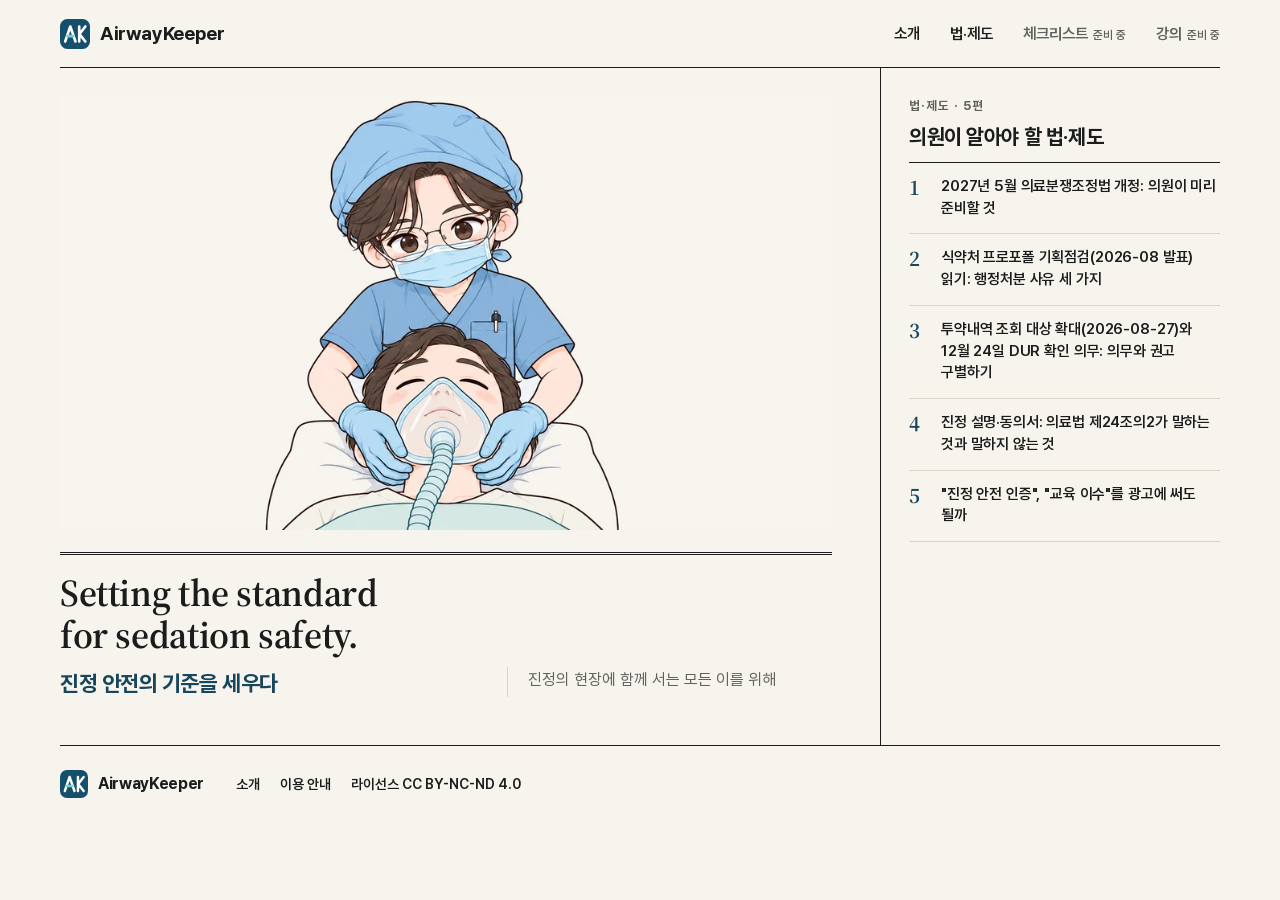
==== commit bb55effd: "대문의 작은 글자·해설 목록 링크·안내 문장·운영자 줄과 글자 화살표·안내 군말 제거 (원본 1498e81)" ====
--- a/index.html
+++ b/index.html
@@ -38,15 +38,13 @@
 <aside class="rail" aria-label="법·제도 색인">
 <p class="k">법·제도 · 5편</p>
 <h2>의원이 알아야 할 법·제도</h2>
-<ol class="idx"><li><a href="law-medical-dispute-2027.html"><span class="no">1</span><span class="tx"><span class="t">2027년 5월 의료분쟁조정법 개정: 의원이 미리 준비할 것</span><span class="m">기준일 2026-11-20 · 근거 11개</span></span></a></li><li><a href="law-propofol-inspection-2026-08.html"><span class="no">2</span><span class="tx"><span class="t">식약처 프로포폴 기획점검(2026-08 발표) 읽기: 행정처분 사유 세 가지</span><span class="m">기준일 2026-11-20 · 근거 18개</span></span></a></li><li><a href="law-dur-check-2026-12.html"><span class="no">3</span><span class="tx"><span class="t">투약내역 조회 대상 확대(2026-08-27)와 12월 24일 DUR 확인 의무: 의무와 권고 구별하기</span><span class="m">기준일 2026-11-20 · 근거 11개</span></span></a></li><li><a href="law-sedation-consent.html"><span class="no">4</span><span class="tx"><span class="t">진정 설명·동의서: 의료법 제24조의2가 말하는 것과 말하지 않는 것</span><span class="m">기준일 2026-11-20 · 근거 14개</span></span></a></li><li><a href="law-certification-ads.html"><span class="no">5</span><span class="tx"><span class="t">&quot;진정 안전 인증&quot;, &quot;교육 이수&quot;를 광고에 써도 될까</span><span class="m">기준일 2026-11-20 · 근거 5개</span></span></a></li></ol>
-<p class="more"><a href="law.html">해설 목록 →</a></p>
-<p class="note">글마다 기준일과 근거 표를 붙였습니다. 법이 바뀌면 기준일을 새로 붙여 고칩니다.</p>
+<ol class="idx"><li><a href="law-medical-dispute-2027.html"><span class="no">1</span><span class="tx"><span class="t">2027년 5월 의료분쟁조정법 개정: 의원이 미리 준비할 것</span></span></a></li><li><a href="law-propofol-inspection-2026-08.html"><span class="no">2</span><span class="tx"><span class="t">식약처 프로포폴 기획점검(2026-08 발표) 읽기: 행정처분 사유 세 가지</span></span></a></li><li><a href="law-dur-check-2026-12.html"><span class="no">3</span><span class="tx"><span class="t">투약내역 조회 대상 확대(2026-08-27)와 12월 24일 DUR 확인 의무: 의무와 권고 구별하기</span></span></a></li><li><a href="law-sedation-consent.html"><span class="no">4</span><span class="tx"><span class="t">진정 설명·동의서: 의료법 제24조의2가 말하는 것과 말하지 않는 것</span></span></a></li><li><a href="law-certification-ads.html"><span class="no">5</span><span class="tx"><span class="t">&quot;진정 안전 인증&quot;, &quot;교육 이수&quot;를 광고에 써도 될까</span></span></a></li></ol>
 </aside>
 </div></main>
 <footer class="foot"><div class="wrap">
 <a class="brand" href="index.html"><img src="assets/mark.svg" alt="" width="30" height="30">AirwayKeeper</a>
 <p class="links"><a href="about.html">소개</a><a href="guide.html">이용 안내</a><a href="guide.html#license">라이선스 CC BY-NC-ND 4.0</a></p>
-<p class="small">운영 김지섭 · 마취통증의학과 전문의 · 진료·자문 상담은 받지 않습니다.</p>
+
 </div></footer>
 <script src="assets/site.js"></script>
 </body></html>
--- a/assets/style.css
+++ b/assets/style.css
@@ -114,11 +114,6 @@
 .idx .no{font-family:var(--serif);font-weight:600;font-size:22px;line-height:1.05;color:var(--navy)}
 .idx .t{display:block;font-size:15px;font-weight:600;line-height:1.45;letter-spacing:-.01em}
 .idx a:hover .t{text-decoration:underline;text-underline-offset:3px;text-decoration-thickness:1px}
-.idx .m{display:block;margin-top:4px;font-size:12.5px;color:var(--muted);font-variant-numeric:tabular-nums}
-.rail .more{display:flex;justify-content:flex-end;margin-top:14px}
-.rail .more a{font-size:15px;font-weight:700;color:var(--navy);text-decoration:none;white-space:nowrap}
-.rail .more a:hover{text-decoration:underline;text-underline-offset:4px}
-.rail .note{margin-top:10px;font-size:13px;line-height:1.6;color:var(--muted)}
 
 /* ---------- 시안 빌드(DRAFT = True)의 첫 화면·강의·자료실 뼈대 ---------- */
 /* ---------- 첫 화면 ---------- */
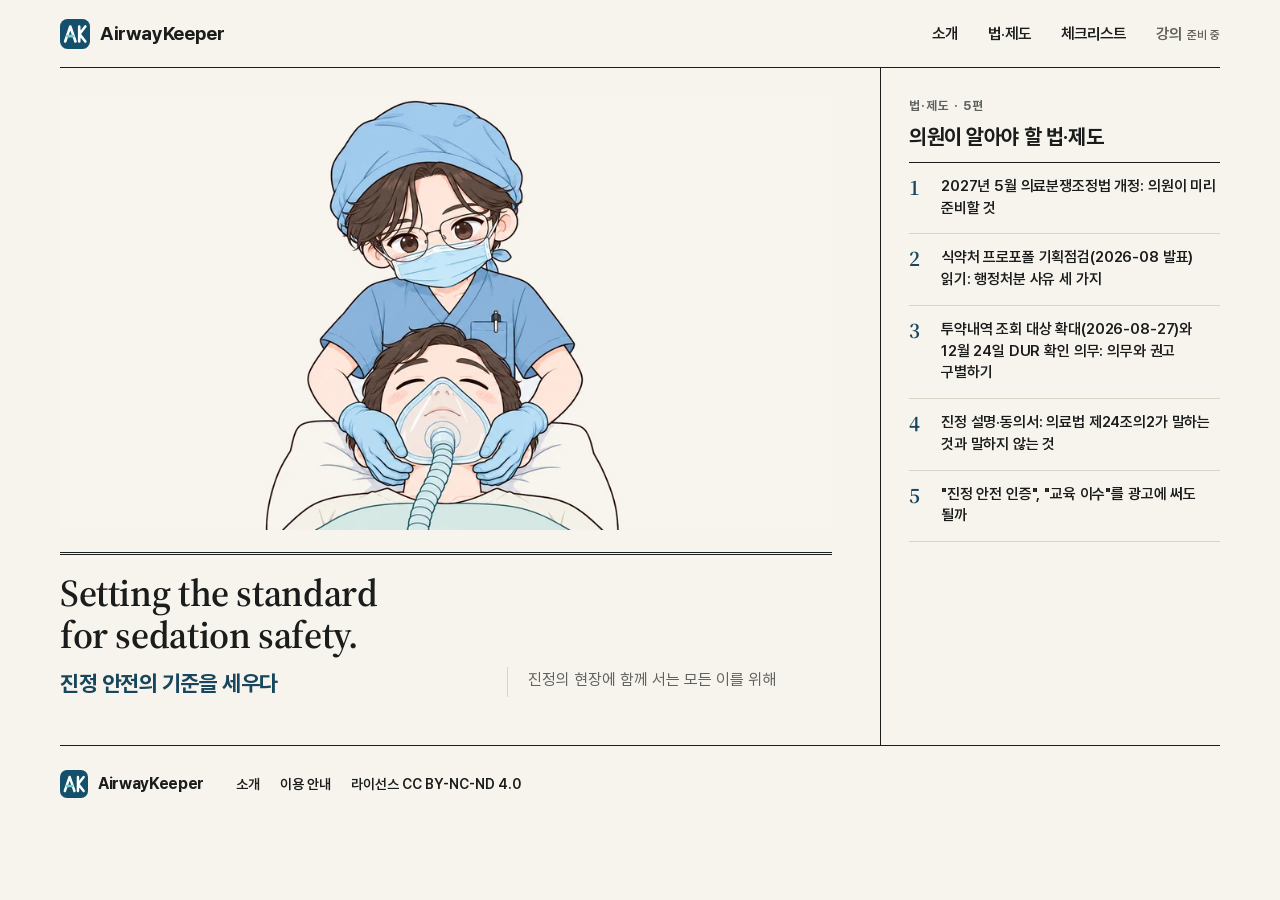
==== commit d1f24ec8: "수면마취 대비 점검표(체크리스트) 쪽 공개, 메뉴·소개·사이트맵 갱신 (원본 623175c)" ====
--- a/index.html
+++ b/index.html
@@ -25,7 +25,7 @@
 </head><body>
 <header class="top"><div class="wrap">
 <a class="brand" href="index.html"><img src="assets/mark.svg" alt="" width="30" height="30">AirwayKeeper</a>
-<nav class="nav" aria-label="주 메뉴"><a href="about.html">소개</a><a href="law.html">법·제도</a><a href="checklist.html" class=soon>체크리스트<small>준비 중</small></a><a href="course.html" class=soon>강의<small>준비 중</small></a></nav>
+<nav class="nav" aria-label="주 메뉴"><a href="about.html">소개</a><a href="law.html">법·제도</a><a href="checklist.html">체크리스트</a><a href="course.html" class=soon>강의<small>준비 중</small></a></nav>
 
 </div></header>
 <main class="wrap home">
--- a/assets/style.css
+++ b/assets/style.css
@@ -378,6 +378,13 @@
 .cite a{color:var(--navy);text-decoration:none;font-weight:600}
 .cite a:hover{text-decoration:underline}
 .article.law .prose a[rel~="noreferrer"]{word-break:break-all}
+/* 체크리스트(2026-11-23): 본문 바로 아래 목록은 ☐ 칸을 맨 앞에 두는 점검 항목이다. 글머리 점 대신 내어쓰기로 줄을 맞춘다. */
+.checklist .prose>ul{list-style:none;padding-left:0}
+.checklist .prose>ul>li{padding-left:1.5em;text-indent:-1.5em}
+.checklist .prose>ul>li+li{margin-top:.55em}
+.checklist .prose>ul ul{text-indent:0}
+/* 검수 1-1: 내어쓰기(text-indent)는 inline-block인 근거 표시와 근거 번호 안으로 상속되어 ☐ 칸과 겹치므로 안에서는 끈다(화면·인쇄 공통). */
+.checklist .prose>ul>li .tag,.checklist .prose>ul>li .cite{text-indent:0}
 
 /* ---------- 자료실·양식(시안) ---------- */
 .intro{max-width:46em;margin-bottom:28px}
@@ -480,6 +487,9 @@
   .prose blockquote.point{padding:16px}
   .howto{padding:16px}
   .prose th,.prose td{min-width:110px;padding:10px 12px 10px 0;font-size:15px}
+  /* 점검표 용량 표: 글이 긴 두 칸을 좁은 화면에서 넓힌다. 셋째 칸 머리가 화면 끝에 걸려 옆으로 밀 수 있음이 보이게 한다(근거 표는 #sources 규칙이 이긴다) */
+  .checklist .prose td:nth-child(2){min-width:200px}
+  .checklist .prose td:nth-child(3){min-width:180px}
   .lessons a{gap:12px;padding:14px 0}
   .lessons .st{width:22px;font-size:21px}
   .law-list .t{font-size:16px}
@@ -492,7 +502,7 @@
 
 /* 인쇄: 화면 장식을 빼고 본문·양식만 남긴다. 양식은 한 장씩 새 쪽에서 시작한다. */
 @media print{
-  @page{margin:10mm 12mm}
+  @page{size:A4;margin:10mm 12mm}
   body{background:#fff;font-size:10.5pt;line-height:1.5;color:#000}
   .draft,.top,.foot,.side,.crumb,.pn,.rel,.fhead,.lhead .chprog,.lhead>.btn,.list-h,.lessons{display:none!important}
   .layout{display:block}
@@ -501,6 +511,7 @@
   .prose h2{break-after:avoid}
   .table-wrap{overflow:visible;border:0}
   .prose th,.prose td{border:1px solid #888;min-width:0;padding:5px 7px}
+  .prose tbody tr:last-child td{border-bottom:1px solid #888}
   .form-sheet{font-size:9.5pt;line-height:1.35}
   .form-sheet>*+*{margin-top:.5em}
   .form-sheet h2{font-size:15pt}
@@ -513,6 +524,18 @@
   .all-forms{display:block}
   .all-forms .form-sheet+.form-sheet{break-before:page}
   .src{box-shadow:none;border:1px solid #999;background:#fff;color:#000}
+  .lhead{border-bottom:2px solid #000;margin:0 0 10pt;padding-bottom:6pt}
+  .lhead h1{font-size:17pt}
+  .howto{background:#fff;border:1px solid #888;padding:6pt 9pt;font-size:9.5pt}
+  .checklist .prose{font-size:10pt}
+  .checklist .prose h2{font-size:12.5pt;margin-top:12pt;border-top:1px solid #000;padding-top:4pt}
+  .checklist .prose>ul>li{break-inside:avoid;margin-top:3pt}
+  .checklist .prose table{font-size:9pt}
+  /* 검수 1-4 지적 12: ASRA LAST 대응 요점(머리 문단과 번호 1–6)을 한 쪽에 모은다 */
+  .checklist .prose>ol{break-inside:avoid}
+  .checklist .prose>p:has(+ol){break-after:avoid}
+  .tag{color:#000!important;background:none!important;border:0!important;padding:0!important}
+  .credit{font-size:8.5pt}
 }
 /* 근거 표기 설명(소개·시안 첫 화면) */
 .labels{list-style:none;padding-left:0;margin:12px 0}
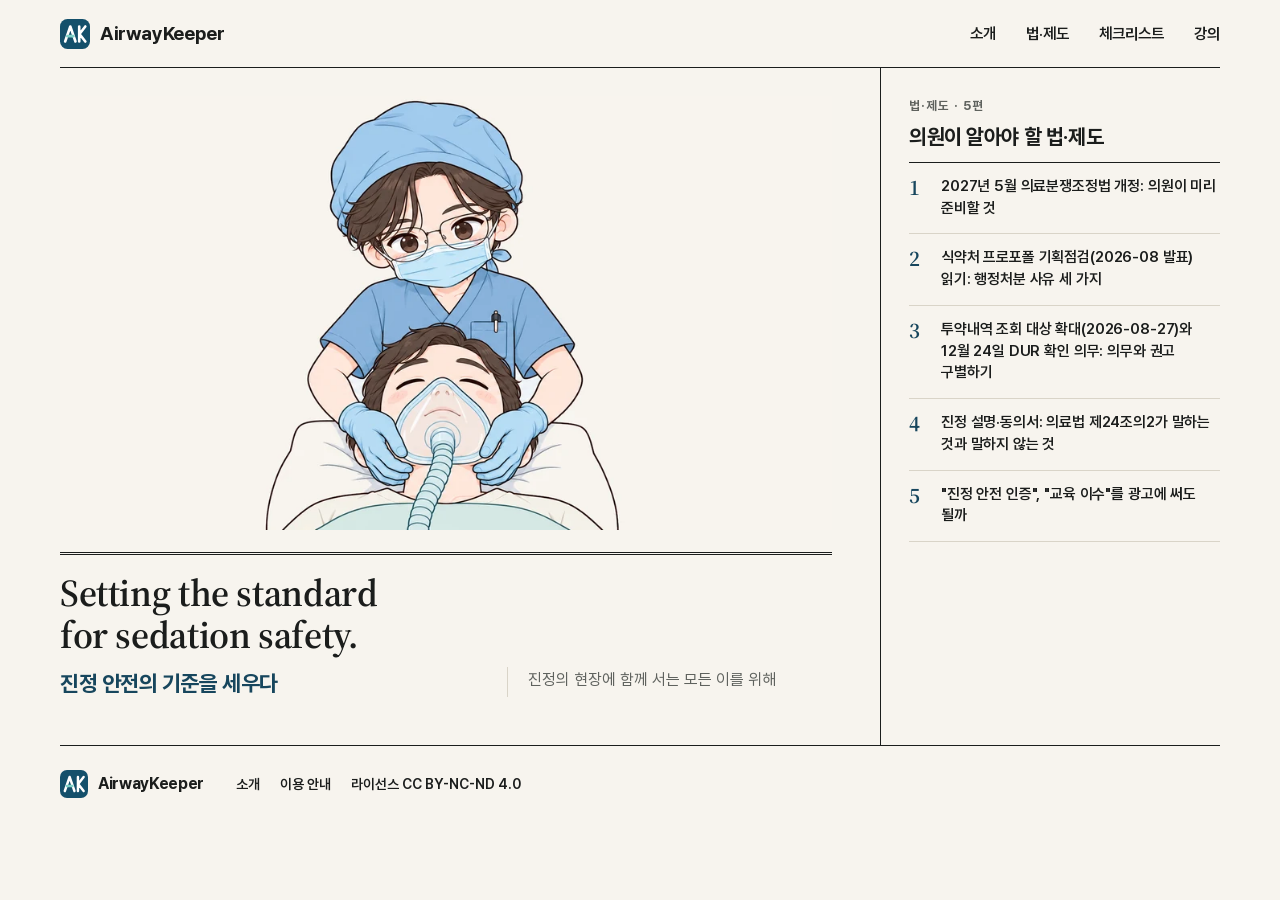
==== commit 340ac9f5: "강의 쪽 공개: 유튜브 강의 1 「진정(수면마취)이란 무엇인가?」, 메뉴의 준비 중 표시 뗌 (원본 dd7cf50)" ====
--- a/index.html
+++ b/index.html
@@ -9,7 +9,7 @@
 <meta property="og:title" content="AirwayKeeper — 진정 안전의 기준을 세우다">
 <meta property="og:description" content="진정·수면마취를 하는 의원의 의료진이 알아야 할 법·제도를 근거와 함께 정리해 무료로 열어 둡니다.">
 <meta property="og:url" content="https://airwaykeeper.com/">
-<meta property="og:image" content="https://airwaykeeper.com/assets/og-image.png">
+<meta property="og:image" content="https://airwaykeeper.com/assets/og-home-v2.png">
 <meta property="og:image:type" content="image/png">
 <meta property="og:image:width" content="1200">
 <meta property="og:image:height" content="630">
@@ -18,14 +18,14 @@
 <meta name="twitter:card" content="summary_large_image">
 <meta name="twitter:title" content="AirwayKeeper — 진정 안전의 기준을 세우다">
 <meta name="twitter:description" content="진정·수면마취를 하는 의원의 의료진이 알아야 할 법·제도를 근거와 함께 정리해 무료로 열어 둡니다.">
-<meta name="twitter:image" content="https://airwaykeeper.com/assets/og-image.png">
+<meta name="twitter:image" content="https://airwaykeeper.com/assets/og-home-v2.png">
 <meta name="twitter:image:alt" content="AirwayKeeper — 진정 안전의 기준을 세우다">
 <link rel="stylesheet" href="assets/style.css">
 <link rel="icon" href="assets/mark.svg" type="image/svg+xml">
 </head><body>
 <header class="top"><div class="wrap">
 <a class="brand" href="index.html"><img src="assets/mark.svg" alt="" width="30" height="30">AirwayKeeper</a>
-<nav class="nav" aria-label="주 메뉴"><a href="about.html">소개</a><a href="law.html">법·제도</a><a href="checklist.html">체크리스트</a><a href="course.html" class=soon>강의<small>준비 중</small></a></nav>
+<nav class="nav" aria-label="주 메뉴"><a href="about.html">소개</a><a href="law.html">법·제도</a><a href="checklist.html">체크리스트</a><a href="course.html">강의</a></nav>
 
 </div></header>
 <main class="wrap home">
--- a/assets/style.css
+++ b/assets/style.css
@@ -386,6 +386,27 @@
 /* 검수 1-1: 내어쓰기(text-indent)는 inline-block인 근거 표시와 근거 번호 안으로 상속되어 ☐ 칸과 겹치므로 안에서는 끈다(화면·인쇄 공통). */
 .checklist .prose>ul>li .tag,.checklist .prose>ul>li .cite{text-indent:0}
 
+/* ---------- 강의(2026-11-24 목표 8) ---------- */
+/* 영상 칸은 그림과 재생 단추만 보이다가, 누르면 site.js가 같은 칸에 플레이어를 넣는다. */
+.lectures{list-style:none;margin:0;padding:0}
+.lecture{display:grid;grid-template-columns:minmax(0,3fr) minmax(0,2fr);gap:36px;align-items:start;padding-bottom:36px;border-bottom:1px solid var(--line)}
+.video{position:relative;aspect-ratio:16/9;background:var(--paper2);border:1px solid var(--line)}
+.video a,.video img,.video iframe{display:block;width:100%;height:100%;border:0}
+.video img{object-fit:cover}
+.video .pb{position:absolute;right:14px;bottom:14px;display:inline-flex;align-items:center;gap:6px;padding:8px 14px 8px 11px;
+  background:var(--ink);color:#fff;font-weight:600;font-size:15px;line-height:1.2;border-radius:var(--r)}
+.video .pb .ic{width:18px;height:18px}
+.video a:hover .pb,.video a:focus-visible .pb{background:var(--navy)}
+.lt .no{display:block;font-weight:700;color:var(--muted);font-size:13px;letter-spacing:.08em;margin-bottom:6px}
+.lt h2{font-size:26px;font-weight:700;letter-spacing:-.02em;line-height:1.3;color:var(--ink)}
+.lt .meta{margin-top:10px}
+.lt .desc{margin-top:16px;font-size:17px}
+.lt .basis{margin-top:14px;padding-top:14px;border-top:1px solid var(--line)}
+.lt .basis a{color:var(--navy);font-weight:600}
+.lt .fine{margin-top:10px;font-size:14px;color:var(--muted)}
+@media (max-width:900px){.lecture{grid-template-columns:minmax(0,1fr);gap:20px}.lt h2{font-size:23px}
+  .video .pb{right:8px;bottom:8px;padding:6px 10px 6px 8px;font-size:13.5px}.video .pb .ic{width:15px;height:15px}}
+
 /* ---------- 자료실·양식(시안) ---------- */
 .intro{max-width:46em;margin-bottom:28px}
 .intro>p{font-size:17px}
@@ -487,9 +508,15 @@
   .prose blockquote.point{padding:16px}
   .howto{padding:16px}
   .prose th,.prose td{min-width:110px;padding:10px 12px 10px 0;font-size:15px}
-  /* 점검표 용량 표: 글이 긴 두 칸을 좁은 화면에서 넓힌다. 셋째 칸 머리가 화면 끝에 걸려 옆으로 밀 수 있음이 보이게 한다(근거 표는 #sources 규칙이 이긴다) */
-  .checklist .prose td:nth-child(2){min-width:200px}
-  .checklist .prose td:nth-child(3){min-width:180px}
+  /* 점검표 표(용량 비교·근거): 좁은 화면에서는 행마다 카드로 쌓는다. 첫 칸이 제목, 나머지는 data-label 이름표 */
+  .checklist .prose .table-wrap{border-top:0;border-bottom:0;overflow:visible}
+  .checklist .prose table,.checklist .prose tbody,.checklist .prose tr,.checklist .prose td{display:block;width:auto}
+  .checklist .prose thead{display:none}
+  .checklist .prose tr{border:1px solid var(--rule);padding:14px 16px 6px;margin-top:12px;background:#fff}
+  .checklist .prose td,.checklist .prose td:first-child{min-width:0;padding:0 0 10px;border:0;font-size:15px;overflow-wrap:anywhere}
+  .checklist .prose td:first-child{font-size:17px;font-weight:700;padding-bottom:8px}
+  .checklist .prose td[data-label]:not(:first-child)::before{content:attr(data-label);display:block;font-size:13px;font-weight:700;color:var(--muted);margin-bottom:2px}
+  .checklist .prose #sources~.table-wrap td{min-width:0}
   .lessons a{gap:12px;padding:14px 0}
   .lessons .st{width:22px;font-size:21px}
   .law-list .t{font-size:16px}
@@ -532,8 +559,8 @@
   .checklist .prose>ul>li{break-inside:avoid;margin-top:3pt}
   .checklist .prose table{font-size:9pt}
   /* 검수 1-4 지적 12: ASRA LAST 대응 요점(머리 문단과 번호 1–6)을 한 쪽에 모은다 */
-  .checklist .prose>ol{break-inside:avoid}
-  .checklist .prose>p:has(+ol){break-after:avoid}
+  .checklist .prose ol{break-inside:avoid}
+  .checklist .prose p:has(+ol){break-after:avoid}
   .tag{color:#000!important;background:none!important;border:0!important;padding:0!important}
   .credit{font-size:8.5pt}
 }
@@ -541,3 +568,45 @@
 .labels{list-style:none;padding-left:0;margin:12px 0}
 .labels li{line-height:1.6;display:grid;grid-template-columns:auto 1fr;gap:.4em;align-items:baseline}
 .panel>.labels+p{margin-top:0}
+
+/* 체크리스트: 절 접기·핵심 한 줄·근거 숨김(2026-11-24) */
+.ev-off .cite,.ev-off .ev,.ev-off .evc{display:none!important}
+.btn-ev{margin:8px 0 0 8px;background:#fff;color:var(--navy);border:1px solid var(--rule)}
+.lhead>.btnrow{display:flex;gap:8px;flex-wrap:wrap;align-items:flex-start}
+.checklist .prose>ul.ck{list-style:none;padding:0;margin:14px 0 0}
+.checklist .prose ul.ck>li{list-style:none;position:relative;padding-left:2.1em;text-indent:0;margin-top:0;padding-top:16px;padding-bottom:14px;border-top:1px solid var(--line)}
+.checklist .prose ul.ck>li:first-child{border-top:0}
+.checklist .prose ul.ck .bx{position:absolute;left:0;top:16px}
+.checklist .prose ul.ck>li>strong{display:block;margin-bottom:4px}
+.checklist .prose ul.ck .core{display:block;font-weight:700;color:var(--ink);line-height:1.6}
+.checklist .prose ul.ck .more{margin-top:8px}
+details.more>summary{list-style:none;cursor:pointer;display:inline-block;font-size:14.5px;color:var(--navy);font-weight:600;text-decoration:underline;text-underline-offset:4px;text-decoration-thickness:1px}
+details.more>summary::-webkit-details-marker{display:none}
+details.more>summary .c{display:none}details.more[open]>summary .o{display:none}details.more[open]>summary .c{display:inline}
+details.more .full{margin-top:8px;padding:12px 14px;background:var(--paper2);font-size:15.5px;line-height:1.7;color:#35434b;text-indent:0}
+details.more.blk{display:block;margin:14px 0}
+details.more.blk .full{background:none;padding:0}
+details.sec{border-top:1px solid var(--rule);margin-top:0}
+details.sec>summary{list-style:none;cursor:pointer;display:flex;align-items:center;justify-content:space-between;gap:12px;padding:14px 0}
+details.sec>summary::-webkit-details-marker{display:none}
+details.sec>summary h2{margin:0!important;border:0!important;padding:0!important}
+details.sec>summary small{font-weight:400;color:var(--muted);font-size:14px;white-space:nowrap}
+details.sec>summary::after{content:"";flex:none;width:9px;height:9px;border-right:2px solid var(--muted);border-bottom:2px solid var(--muted);transform:rotate(45deg) translateY(-3px);transition:transform .2s}
+details.sec[open]>summary::after{transform:rotate(-135deg)}
+.secnav{display:flex;justify-content:space-between;gap:12px;margin:28px 0 8px;padding-top:16px;border-top:1px solid var(--rule)}
+.secnav a{font-weight:600;color:var(--navy);text-decoration:none}
+.dlist{list-style:none;margin:16px 0 0;padding:0;border-top:1px solid var(--rule)}
+.dlist li{border-bottom:1px solid var(--line)}
+.dlist a{display:flex;justify-content:space-between;gap:12px;padding:16px 0;text-decoration:none;color:var(--ink);font-weight:600}
+.dlist small{color:var(--muted);font-weight:400;white-space:nowrap}
+@media (max-width:640px){
+.btn-ev{margin:8px 0 0}
+.checklist .prose{font-size:17px;line-height:1.75}
+.checklist .prose ul.ck .core{font-size:17.5px}
+}
+@media print{
+.btn-ev,.more>summary,.secnav{display:none!important}
+.cite,.ev,.evc{display:revert!important}
+.more .full{display:block!important;background:none;padding:0 0 0 1.5em}
+details.sec>summary::after{display:none}
+}
